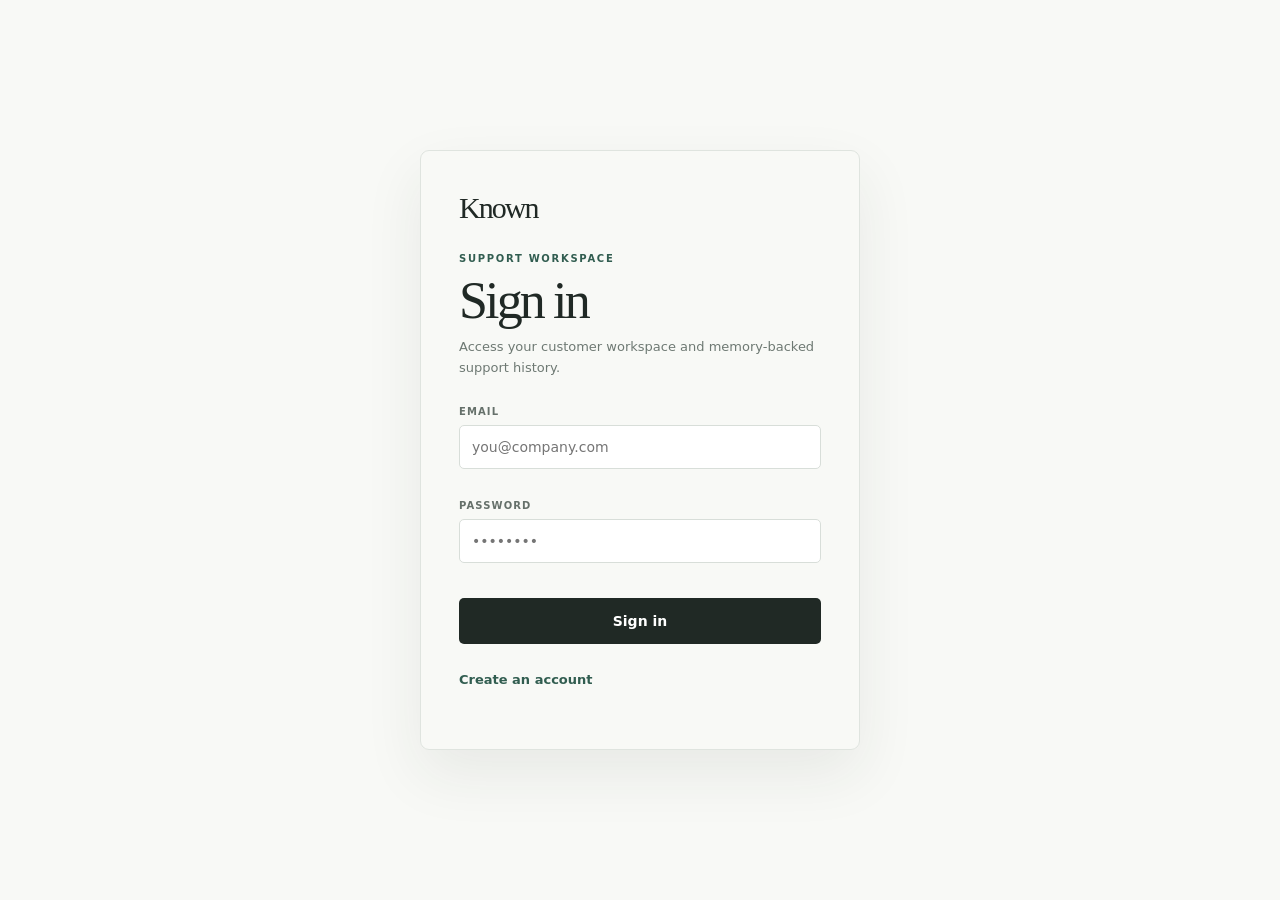
==== frontend/index.html @ e1711d19 "Use single dashboard search wiring" ====
<!doctype html>
<html lang="en">
<head>
  <meta charset="UTF-8" />
  <meta name="viewport" content="width=device-width, initial-scale=1.0" />
  <title>Known — Customer Workspace</title>
  <link rel="stylesheet" href="./styles.css" />
</head>
<body>
  <div id="app" class="workspace-shell">
    <aside id="sidebar" class="sidebar" aria-label="Workspace navigation">
      <div class="sidebar-top"><div class="brand">Known</div><button id="sidebar-close" class="icon-button sidebar-close" type="button" aria-label="Close navigation">←</button></div>
      <nav class="workspace-nav">
        <button class="nav-item active" data-view="overview" type="button"><span>▦</span>Overview</button>
        <button class="nav-item" data-view="customers" type="button"><span>♙</span>Customers</button>
        <button class="nav-item" data-view="inbox" type="button"><span>▢</span>Inbox</button>
        <button class="nav-item" data-view="imported" type="button"><span>↓</span>Imported</button>
        <button class="nav-item" data-view="integration" type="button"><span>↗</span>Integration</button>
        <button class="nav-item" data-view="settings" type="button"><span>⚙</span>Settings</button>
      </nav>
      <div class="sidebar-note">Memory-first support</div>
    </aside>
    <div id="sidebar-backdrop" class="sidebar-backdrop" hidden></div>

    <main class="main">
      <header class="topbar">
        <div class="topbar-left">
          <button id="back-button" class="icon-button" type="button" aria-label="Leave workspace">←</button>
          <button id="hamburger" class="icon-button" type="button" aria-label="Open navigation">☰</button>
          <label class="global-search" aria-label="Search for a customer"><span>⌕</span><input id="global-search" type="search" placeholder="Search for a customer" autocomplete="off" /></label>
          <div id="search-results" class="search-results" hidden></div>
        </div>
        <div class="topbar-right"><span id="connection" class="connection"><i></i>Customer memory ready</span><button id="profile-button" class="top-profile" type="button" aria-label="Open profile"><span id="top-profile-avatar" class="profile-avatar">K</span><span id="top-profile-name">Account</span></button></div>
      </header>

      <section id="view-overview" class="view active-view">
        <div class="page-head overview-head"><div><div id="today-label" class="eyebrow">TODAY</div><h1 id="greeting">Good morning.</h1><p>A quiet view of what Known knows about your customers — and where context is still missing.</p></div></div>
        <div class="stat-grid"><article class="stat-card"><span>Customers with memory</span><strong id="stat-customers">—</strong><small>Imported customer records</small></article><article class="stat-card"><span>Customer history</span><strong id="stat-history">—</strong><small>Available to Known</small></article><article class="stat-card"><span>Open conversations</span><strong id="stat-inbox">—</strong><small>Inbox connection status</small></article><article class="stat-card"><span>Last import</span><strong id="stat-import">—</strong><small id="stat-import-detail">No import recorded</small></article></div>
        <div class="dashboard-grid"><section class="panel activity-card"><div class="panel-head"><span>Recent activity</span><button class="text-button" data-view="customers" type="button">View customers →</button></div><div id="recent-activity" class="activity-body"></div></section><section class="panel coverage-card"><div class="panel-head"><span>Memory coverage</span><span class="panel-mark">◫</span></div><div class="coverage-body"><div class="coverage-row"><span class="coverage-icon">♙</span><div><strong>Customer records</strong><small id="coverage-customers">Waiting for a data source</small></div><b id="coverage-customers-count">—</b></div><div class="coverage-row"><span class="coverage-icon">▢</span><div><strong>Conversation context</strong><small>Connect your support inbox when ready</small></div><b>—</b></div><div class="coverage-row"><span class="coverage-icon">✣</span><div><strong>Useful memories</strong><small>Built from customer history</small></div><b id="coverage-memory">—</b></div></div></section></div>
        <section class="panel setup-card"><div class="panel-head"><span>Keep building your customer memory</span><span class="setup-status">V1 workspace</span></div><div class="setup-body"><div><strong>Your customer history is the starting point.</strong><p>Browse imported customers now. Inbox connections and richer conversation context can be added as the workspace grows.</p></div><button class="secondary-button" data-view="customers" type="button">Browse customers</button></div></section>
      </section>

      <section id="view-customers" class="view" hidden><div class="page-head customers-head"><div><div class="eyebrow">CUSTOMER DIRECTORY</div><h1>Customers</h1><p>Imported customer records, organized around the context Known remembers.</p></div><div class="customer-count"><strong id="customer-count">0</strong><span>customers</span></div></div><div class="customer-layout"><section class="panel directory-card"><div class="directory-toolbar"><label class="search-box"><span>⌕</span><input id="customer-search" type="search" placeholder="Search customers" autocomplete="off" /></label></div><div id="customer-directory" class="directory-list"></div></section><section class="customer-detail panel"><div class="panel-head"><button id="customer-back" class="small-back" type="button">← Customers</button><span>Customer workspace</span></div><div class="customer-detail-body"><div class="customer-summary"><span id="detail-avatar" class="detail-avatar">—</span><div><h2 id="detail-name">Select a customer</h2><p id="detail-meta">Customer information will appear here.</p></div></div><div class="detail-sections"><section><div class="section-label">Customer memory</div><dl><dt>Email</dt><dd id="detail-email">—</dd><dt>Customer ID</dt><dd id="detail-id">—</dd></dl></section><section><div class="section-label">Order history</div><div id="detail-orders" class="orders-list"><div class="empty-state">Select a customer to view history.</div></div></section><section class="memory-section"><div class="section-label">What Known remembers <span id="memory-count" class="memory-count">0</span></div><div id="detail-memory" class="memory-list"><div class="empty-state">Select a customer to view memory.</div></div><small class="source">Sibyl Memory</small></section></div></div></section></div></section>

      <section id="view-inbox" class="view" hidden><div class="page-head"><div><div class="eyebrow">SUPPORT INBOX</div><h1>Inbox</h1><p>New support emails will appear here when the inbox connection is ready.</p></div></div><section class="panel empty-page"><div class="empty-icon">▢</div><h2>Your inbox is ready for context.</h2><p>Known will bring new support emails into the same customer memory workspace.</p><span class="coming-label">Inbox connection coming next</span></section></section>
      <section id="view-imported" class="view" hidden><div class="page-head"><div><div class="eyebrow">IMPORT HISTORY</div><h1>Imported</h1><p>CSV files that have been brought into this Known workspace.</p></div><button id="new-import-button" class="primary-button" type="button">Import CSV</button></div><section class="panel imported-card"><div id="imported-list" class="imported-list"></div></section></section>
      <section id="view-integration" class="view" hidden><div class="page-head"><div><div class="eyebrow">INTEGRATIONS</div><h1>Integration</h1><p>Connect the systems that give Known more customer context.</p></div></div><section class="panel integration-card"><div class="integration-row"><div><strong>Shopify</strong><p>Direct store connection is being prepared for a later release.</p></div><span class="coming-label">Coming soon</span><button id="shopify-coming" class="secondary-button" type="button">View</button></div></section></section>
      <section id="view-settings" class="view" hidden><div class="page-head"><div><div class="eyebrow">WORKSPACE SETTINGS</div><h1>Settings</h1><p>Choose which workspace events should notify you.</p></div></div><section class="panel settings-card"><div class="settings-row"><div><strong>Import finished</strong><p>Notify me when a customer import has completed.</p></div><label class="switch"><input id="notify-import" type="checkbox" checked /><span></span></label></div><div class="settings-row"><div><strong>New conversations</strong><p>Notify me when a new support email or conversation arrives.</p></div><label class="switch"><input id="notify-conversations" type="checkbox" checked /><span></span></label></div></section></section>
    </main>
  </div>

  <div id="modal-root" class="modal-root" hidden><div id="modal-backdrop" class="modal-backdrop"></div><section id="confirm-modal" class="modal-card" hidden role="dialog" aria-modal="true" aria-labelledby="confirm-title"><button class="modal-close" data-close-modal type="button" aria-label="Close">×</button><div class="modal-eyebrow">LEAVE WORKSPACE</div><h2 id="confirm-title">Sign out of Known?</h2><p id="confirm-copy">You can come back any time by signing in again.</p><div class="modal-actions"><button class="secondary-button" data-close-modal type="button">No, stay</button><button id="confirm-logout" class="primary-button" type="button">Yes, sign out</button></div></section><section id="profile-modal" class="modal-card profile-modal" hidden role="dialog" aria-modal="true" aria-labelledby="profile-modal-title"><button class="modal-close" data-close-modal type="button" aria-label="Close">×</button><span id="modal-profile-avatar" class="modal-profile-avatar">K</span><div class="modal-eyebrow">YOUR PROFILE</div><h2 id="profile-modal-title">Hi, there</h2><p id="modal-profile-email">—</p><button id="profile-logout" class="primary-button modal-logout" type="button">Log out</button></section><section id="import-modal" class="modal-card import-modal" hidden role="dialog" aria-modal="true" aria-labelledby="import-title"><button class="modal-close" data-close-modal type="button" aria-label="Close">×</button><div class="modal-eyebrow">CUSTOMER HISTORY</div><h2 id="import-title">Import your customers</h2><p>Choose a CSV and Known will inspect it before importing the records into customer memory.</p><label class="dropzone" for="dashboard-csv-file"><strong>+ Choose CSV file</strong><span>Customer or order export · CSV only</span></label><input id="dashboard-csv-file" class="visually-hidden" type="file" accept=".csv,text/csv"><div id="dashboard-csv-summary" class="import-summary" hidden></div><div class="modal-actions"><button class="secondary-button" data-close-modal type="button">Cancel</button><button id="dashboard-csv-next" class="primary-button" type="button" disabled>Import</button></div><div id="dashboard-csv-status" class="modal-status"></div></section><section id="shopify-modal" class="modal-card" hidden role="dialog" aria-modal="true"><button class="modal-close" data-close-modal type="button" aria-label="Close">×</button><div class="modal-eyebrow">INTEGRATION</div><h2>Shopify is coming soon.</h2><p>Known is staying focused on customer memory first. Shopify will be available in a later release.</p><div class="modal-actions"><button class="primary-button" data-close-modal type="button">Got it</button></div></section><section id="import-confirm-modal" class="modal-card" hidden role="dialog" aria-modal="true"><button class="modal-close" data-close-modal type="button" aria-label="Close">×</button><div class="modal-eyebrow">IMPORTED FILE</div><h2>Import this file to Customers?</h2><p id="import-confirm-copy">The customer records from this import are already available to Known.</p><div class="modal-actions"><button class="secondary-button" data-close-modal type="button">Cancel</button><button id="import-confirm-yes" class="primary-button" type="button">Show customers</button></div></section></div>
  <script type="module" src="./app.js?v=workspace-navigation-2"></script>
</body>
</html>
---- frontend/styles.css ----
*{box-sizing:border-box}html,body{margin:0;min-height:100%;background:#f6f7f9;color:#17191d;font:14px Inter,ui-sans-serif,system-ui,-apple-system,BlinkMacSystemFont,"Segoe UI",sans-serif}body{min-width:320px}button,input{font:inherit}button{cursor:pointer}.workspace-shell{min-height:100vh}.sidebar{position:fixed;inset:0 auto 0 0;width:236px;border-right:1px solid #e4e6ea;background:#fff;padding:20px 12px;display:flex;flex-direction:column;z-index:40;transition:transform .2s ease}.sidebar-top{display:flex;align-items:center;justify-content:space-between;padding:0 4px 28px}.brand{font-size:22px;font-weight:750;letter-spacing:-.04em;color:#111}.sidebar-close{display:none}.workspace-nav{display:flex;flex-direction:column;gap:4px}.nav-item{width:100%;display:flex;align-items:center;gap:11px;text-align:left;background:transparent;color:#6c737c;border:1px solid transparent;border-radius:8px;padding:10px 11px;font-size:12px}.nav-item span{width:18px;text-align:center;color:#9aa0a8}.nav-item:hover,.nav-item.active{background:#f1f3f5;border-color:#e4e6e9;color:#17191d}.nav-item.active span{color:#d49355}.sidebar-note{margin-top:auto;padding:12px;color:#a0a5ad;font-size:10px}.sidebar-backdrop{display:none}.main{margin-left:236px;padding:0 32px 45px;min-height:100vh}.topbar{height:70px;border-bottom:1px solid #e1e4e8;display:flex;align-items:center;justify-content:space-between;gap:18px;max-width:1400px;margin:0 auto 30px}.topbar-left,.topbar-right{display:flex;align-items:center;gap:9px;position:relative}.icon-button{width:34px;height:34px;border:1px solid #dfe3e7;background:#fff;border-radius:8px;color:#66707a;font-size:16px;display:grid;place-items:center}.icon-button:hover{background:#f3f5f6;color:#17191d}.global-search{height:36px;width:min(390px,42vw);border:1px solid #dfe3e7;background:#fff;border-radius:8px;display:flex;align-items:center;gap:8px;padding:0 11px;color:#8c959e}.global-search input{width:100%;border:0;outline:0;background:transparent;color:#343b43;font-size:11px}.global-search input::placeholder{color:#9da4ab}.search-results{position:absolute;top:44px;left:77px;width:min(390px,42vw);background:#fff;border:1px solid #dfe3e7;border-radius:9px;box-shadow:0 14px 35px #17202b16;overflow:hidden;z-index:30}.search-result{width:100%;display:flex;flex-direction:column;gap:3px;text-align:left;background:#fff;border:0;border-bottom:1px solid #edf0f2;padding:11px 13px}.search-result:hover{background:#f6f8f9}.search-result strong{font-size:11px;color:#313a43}.search-result small,.search-empty{font-size:9px;color:#8a949d}.search-empty{padding:14px}.topbar-right{gap:12px}.connection{font-size:10px;color:#5d8a72;border:1px solid #cddfd5;border-radius:99px;padding:6px 9px;background:#f4faf6}.connection i{display:inline-block;width:6px;height:6px;border-radius:50%;background:#6ca384;margin-right:6px}.connection.offline{color:#a05e5e;background:#fff7f7;border-color:#edd2d2}.top-profile{display:flex;align-items:center;gap:8px;border:0;background:transparent;color:#46505a;padding:3px 2px;font-size:11px;font-weight:650}.top-profile:hover{color:#17191d}.profile-avatar,.detail-avatar{display:grid;place-items:center;width:31px;height:31px;border-radius:8px;background:#e7b869;color:#26313a;font-weight:700}.view{max-width:1400px;margin:0 auto}.view[hidden]{display:none}.page-head{display:flex;align-items:flex-end;justify-content:space-between;margin-bottom:26px}.overview-head{align-items:flex-start}.eyebrow{font-size:10px;letter-spacing:.14em;color:#d57f62;font-weight:700}.page-head h1{margin:7px 0 3px;font-size:30px;letter-spacing:-.045em;color:#202a35}.page-head p{margin:0;color:#7b8792;font-size:13px}.stat-grid{display:grid;grid-template-columns:repeat(4,minmax(0,1fr));gap:13px;margin-bottom:18px}.stat-card,.panel{background:#fff;border:1px solid #dfe3e7;border-radius:11px;box-shadow:0 2px 7px #1e2c3810}.stat-card{padding:18px 19px;min-height:126px}.stat-card span{display:block;color:#6f7d8a;font-size:11px;font-weight:650}.stat-card strong{display:block;margin:20px 0 5px;font-size:24px;letter-spacing:-.04em;color:#25313d}.stat-card small{color:#8a96a0;font-size:10px}.dashboard-grid{display:grid;grid-template-columns:minmax(0,1.7fr) minmax(290px,.85fr);gap:15px;margin-bottom:18px}.panel{overflow:hidden}.panel-head{min-height:48px;padding:0 17px;border-bottom:1px solid #e4e7ea;display:flex;align-items:center;justify-content:space-between;font-size:11px;font-weight:700;color:#303d48}.panel-head>span:last-child{color:#8b969f;font-weight:500;font-size:10px}.text-button{border:0;background:none;color:#6a7783;font-size:10px;font-weight:650}.activity-body{min-height:250px;padding:26px}.activity-event{display:flex;gap:13px;align-items:flex-start}.activity-dot,.coverage-icon,.empty-icon{width:31px;height:31px;border-radius:9px;background:#f6eee3;color:#d77f60;display:grid;place-items:center;flex:none}.activity-event strong{display:block;font-size:12px;color:#2a3540;margin-bottom:5px}.activity-event p{margin:0;color:#7c8893;font-size:11px;line-height:1.55}.activity-time{display:block;margin-top:10px;color:#a0a8af;font-size:9px}.coverage-body{padding:8px 17px}.coverage-row{display:flex;align-items:center;gap:11px;padding:15px 0;border-bottom:1px solid #e6e8ea}.coverage-row:last-child{border-bottom:0}.coverage-row div{min-width:0;flex:1}.coverage-row strong,.coverage-row small{display:block}.coverage-row strong{font-size:11px;color:#34414c}.coverage-row small{font-size:9px;color:#89949d;margin-top:3px}.coverage-row>b{font-size:10px;color:#89949d;font-weight:600}.setup-card{margin-bottom:20px}.setup-body{padding:20px 22px;display:flex;align-items:center;justify-content:space-between;gap:20px}.setup-body strong{font-size:12px;color:#303c47}.setup-body p{margin:5px 0 0;color:#7f8a94;font-size:11px;line-height:1.5;max-width:700px}.setup-status,.coming-label{border:1px solid #e0e4e7;border-radius:99px;padding:5px 8px;color:#87929c!important}.primary-button,.secondary-button{border-radius:8px;padding:9px 13px;font-size:11px;font-weight:650;white-space:nowrap}.primary-button{border:0;background:#1f2929;color:#fff}.primary-button:hover{background:#303a3a}.secondary-button{border:1px solid #d8dee3;background:#fff;color:#33414c}.secondary-button:hover{background:#f6f8f9;border-color:#c5cdd4}.customer-count{display:flex;align-items:baseline;gap:6px;color:#89949e}.customer-count strong{font-size:20px;color:#2c3945}.customer-count span{font-size:10px}.customer-layout{display:grid;grid-template-columns:minmax(280px,.85fr) minmax(0,1.55fr);gap:15px}.directory-card{min-height:590px}.directory-toolbar{padding:12px;border-bottom:1px solid #e4e7ea}.search-box{height:36px;border:1px solid #dce1e5;background:#fbfcfc;border-radius:7px;display:flex;align-items:center;padding:0 10px;gap:7px;color:#8b969f}.search-box input{border:0;outline:0;background:transparent;min-width:0;flex:1;color:#34414d;font-size:11px}.directory-list{max-height:520px;overflow:auto}.directory-row{width:100%;display:flex;align-items:center;gap:10px;text-align:left;background:#fff;border:0;border-bottom:1px solid #edf0f2;padding:12px 14px}.directory-row:hover,.directory-row.active{background:#f6f8f8}.directory-row.active{box-shadow:inset 3px 0 #e2aa62}.directory-avatar{width:31px;height:31px;border-radius:8px;background:#eef1f2;display:grid;place-items:center;color:#66737d;font-weight:700;font-size:11px;flex:none}.directory-info{min-width:0}.directory-info strong,.directory-info small{display:block;overflow:hidden;text-overflow:ellipsis;white-space:nowrap}.directory-info strong{font-size:11px;color:#35424d}.directory-info small{font-size:9px;color:#89949d;margin-top:3px}.customer-detail{min-height:590px}.customer-detail-body{padding:21px}.small-back{border:0;background:transparent;color:#6f7b84;padding:0;font-size:10px;font-weight:650}.small-back:hover{color:#202a35}.customer-summary{display:flex;align-items:center;gap:12px;padding-bottom:20px;border-bottom:1px solid #e4e7ea}.detail-avatar{width:42px;height:42px;border-radius:10px}.customer-summary h2{margin:0;font-size:17px;letter-spacing:-.02em}.customer-summary p{margin:4px 0 0;color:#84909a;font-size:10px}.detail-sections{display:grid;grid-template-columns:1fr 1fr;gap:18px;padding-top:20px}.memory-section{grid-column:1/-1}.section-label{font-size:9px;text-transform:uppercase;letter-spacing:.11em;font-weight:700;color:#7d8993;margin-bottom:12px}.section-label .memory-count{float:right}.detail-sections dl{margin:0}.detail-sections dt{color:#98a1a9;font-size:8px;text-transform:uppercase;letter-spacing:.08em;margin-top:11px}.detail-sections dd{margin:3px 0 0;font-size:11px;color:#3f4b56}.orders-list,.memory-list{max-height:190px;overflow:auto}.order{display:grid;grid-template-columns:1fr auto;gap:4px;padding:9px 0;border-bottom:1px solid #edf0f2}.order b{font-size:10px;color:#43505a}.order small{grid-column:1/-1;color:#89949d;font-size:9px}.status{font-size:8px;padding:3px 6px;border-radius:99px}.delayed{color:#9b6b27;background:#fbf0df}.delivered{color:#4e8768;background:#e9f4ed}.memory-item{padding:9px 0;border-bottom:1px solid #edf0f2}.memory-item label{display:block;font-size:8px;color:#75949f;letter-spacing:.1em}.memory-item p{margin:4px 0 0;color:#6e7b86;font-size:10px;line-height:1.5}.source{display:block;color:#9aa0a8;font-size:9px;margin-top:14px}.empty-state{padding:40px 15px;text-align:center;color:#98a2aa;font-size:10px}.empty-page{min-height:380px;display:flex;flex-direction:column;align-items:center;justify-content:center;text-align:center;padding:30px}.empty-page h2{margin:12px 0 0;font-size:16px}.empty-page p{max-width:420px;color:#86919a;font-size:11px;line-height:1.6;margin:7px 0 14px}.imported-card{min-height:300px}.imported-list{padding:0}.imported-row{width:100%;display:grid;grid-template-columns:38px 1fr auto;gap:12px;align-items:center;text-align:left;border:0;border-bottom:1px solid #edf0f2;background:#fff;padding:16px 18px}.imported-row:hover{background:#f8f9fa}.imported-row strong,.imported-row small{display:block}.imported-row strong{font-size:11px;color:#35414b}.imported-row small{font-size:9px;color:#89949d;margin-top:4px}.import-file-icon{width:34px;height:34px;border-radius:8px;background:#f3eee7;color:#a9753f;display:grid;place-items:center;font-size:8px;font-weight:750}.import-arrow{color:#9ca4ab}.integration-card{max-width:900px}.integration-row{display:grid;grid-template-columns:1fr auto auto;gap:16px;align-items:center;padding:22px}.integration-row strong{font-size:13px}.integration-row p{margin:5px 0 0;color:#89939c;font-size:10px}.settings-card{max-width:850px}.settings-row{display:flex;align-items:center;justify-content:space-between;gap:20px;padding:20px;border-bottom:1px solid #e6e9eb}.settings-row:last-child{border-bottom:0}.settings-row strong{font-size:12px}.settings-row p{margin:5px 0 0;color:#86919a;font-size:10px}.switch input{display:none}.switch span{display:block;width:38px;height:22px;border-radius:99px;background:#cfd5da;padding:3px}.switch span:after{content:"";display:block;width:16px;height:16px;border-radius:50%;background:#fff;box-shadow:0 1px 2px #0002;transition:.15s}.switch input:checked+span{background:#547a6a}.switch input:checked+span:after{transform:translateX(16px)}.modal-root{position:fixed;inset:0;z-index:100}.modal-backdrop{position:absolute;inset:0;background:#15202b55;backdrop-filter:blur(2px)}.modal-card{position:absolute;top:50%;left:50%;transform:translate(-50%,-50%);width:min(92vw,430px);background:#fff;border:1px solid #dfe3e7;border-radius:13px;padding:25px;box-shadow:0 25px 70px #18232d2a}.modal-card[hidden]{display:none}.modal-close{position:absolute;right:13px;top:12px;border:0;background:transparent;color:#87919a;font-size:22px;line-height:1;padding:3px}.modal-close:hover{color:#202a35}.modal-eyebrow{font-size:9px;letter-spacing:.13em;color:#d27e61;font-weight:750;margin-bottom:8px}.modal-card h2{margin:0;font-size:20px;letter-spacing:-.03em;color:#27323b}.modal-card p{color:#7d8892;font-size:11px;line-height:1.6;margin:8px 0 18px}.modal-actions{display:flex;justify-content:flex-end;gap:8px;margin-top:18px}.profile-modal{text-align:left}.modal-profile-avatar{width:46px;height:46px;border-radius:11px;background:#e7b869;color:#26313a;display:grid;place-items:center;font-weight:750;font-size:16px;margin-bottom:18px}.profile-modal #modal-profile-email{margin-top:4px}.modal-logout{width:100%;margin-top:5px}.dropzone{display:flex;flex-direction:column;gap:5px;border:1px dashed #cfd6dc;background:#fafbfb;border-radius:9px;padding:20px;text-align:center;color:#55616b}.dropzone strong{font-size:11px}.dropzone span{font-size:9px;color:#929ca4}.import-summary{margin-top:10px;border:1px solid #e1e6e9;background:#f8fafb;border-radius:8px;padding:10px;color:#64707a;font-size:10px;line-height:1.5}.modal-status{min-height:16px;margin-top:10px;color:#7e8992;font-size:10px}.visually-hidden{position:absolute!important;width:1px!important;height:1px!important;padding:0!important;margin:-1px!important;overflow:hidden!important;clip:rect(0,0,0,0)!important;white-space:nowrap!important;border:0!important}.coming-label{background:#f8f8f8}.auth-page{min-height:100vh;display:grid;place-items:center;padding:24px;background:#f6f7f9}.auth-card{width:min(100%,420px);padding:36px;background:#fff;border:1px solid #e3e5e8;border-radius:12px;box-shadow:0 8px 30px #10203010}.auth-card .brand{padding:0;margin:0 0 28px;font-size:24px}.auth-card .eyebrow{margin-bottom:8px}.auth-card h1{margin:0 0 6px;font-size:26px}.auth-copy{margin:0 0 18px;color:#858b94;font-size:12px;line-height:1.5}.auth-card form{display:flex;flex-direction:column;gap:14px;padding:0;border:0;background:transparent}.auth-card label{display:flex;flex-direction:column;gap:6px;font-size:11px;font-weight:650;color:#4e555e}.auth-card input{width:100%;background:#fff;border:1px solid #d9dde2;border-radius:7px;color:#17191d;padding:11px 12px;outline:none}.auth-card button{height:40px;background:#17191d;color:#fff;border:0;border-radius:7px;font-weight:650}.landing-page{background:#f6f7f9}.landing-nav{height:68px;border-bottom:1px solid #e4e6ea;background:#fff}.landing-nav-inner{height:100%;max-width:1240px;margin:0 auto;padding:0 32px;display:grid;grid-template-columns:1fr auto 1fr;align-items:center}.landing-nav .brand{padding:0;font-size:22px}.landing-links{display:flex;align-items:center;gap:28px}.landing-links a,.landing-actions a{color:#555c66;font-size:12px;text-decoration:none}.landing-actions{display:flex;align-items:center;justify-content:flex-end;gap:18px}.landing-actions .landing-cta{background:#17191d;color:#fff;border-radius:7px;padding:9px 14px;font-weight:650}@media(max-width:1050px){.stat-grid{grid-template-columns:repeat(2,1fr)}.dashboard-grid{grid-template-columns:1fr}.customer-layout{grid-template-columns:1fr}}@media(max-width:850px){.sidebar{transform:translateX(-100%);box-shadow:12px 0 35px #15202b22}.sidebar.open{transform:translateX(0)}.sidebar-close{display:grid}.sidebar-backdrop{display:block;position:fixed;inset:0;background:#15202b40;z-index:35}.main{margin-left:0;padding:0 18px 35px}.topbar{height:auto;min-height:66px;align-items:center}.connection{display:none}.global-search{width:min(46vw,320px)}.search-results{left:78px;width:min(46vw,320px)}.top-profile>span:last-child{display:none}}@media(max-width:700px){.topbar-left{flex:1}.global-search{width:100%;max-width:none}.topbar-right{gap:4px}.stat-grid{grid-template-columns:1fr}.page-head{align-items:flex-start;gap:14px;flex-direction:column}.setup-body{align-items:flex-start;flex-direction:column}.detail-sections{grid-template-columns:1fr}.memory-section{grid-column:auto}.integration-row{grid-template-columns:1fr auto}.integration-row .secondary-button{grid-column:1/-1}.top-profile{padding:0}.top-profile>span:last-child{display:none}.search-results{left:45px;width:calc(100vw - 80px)}}
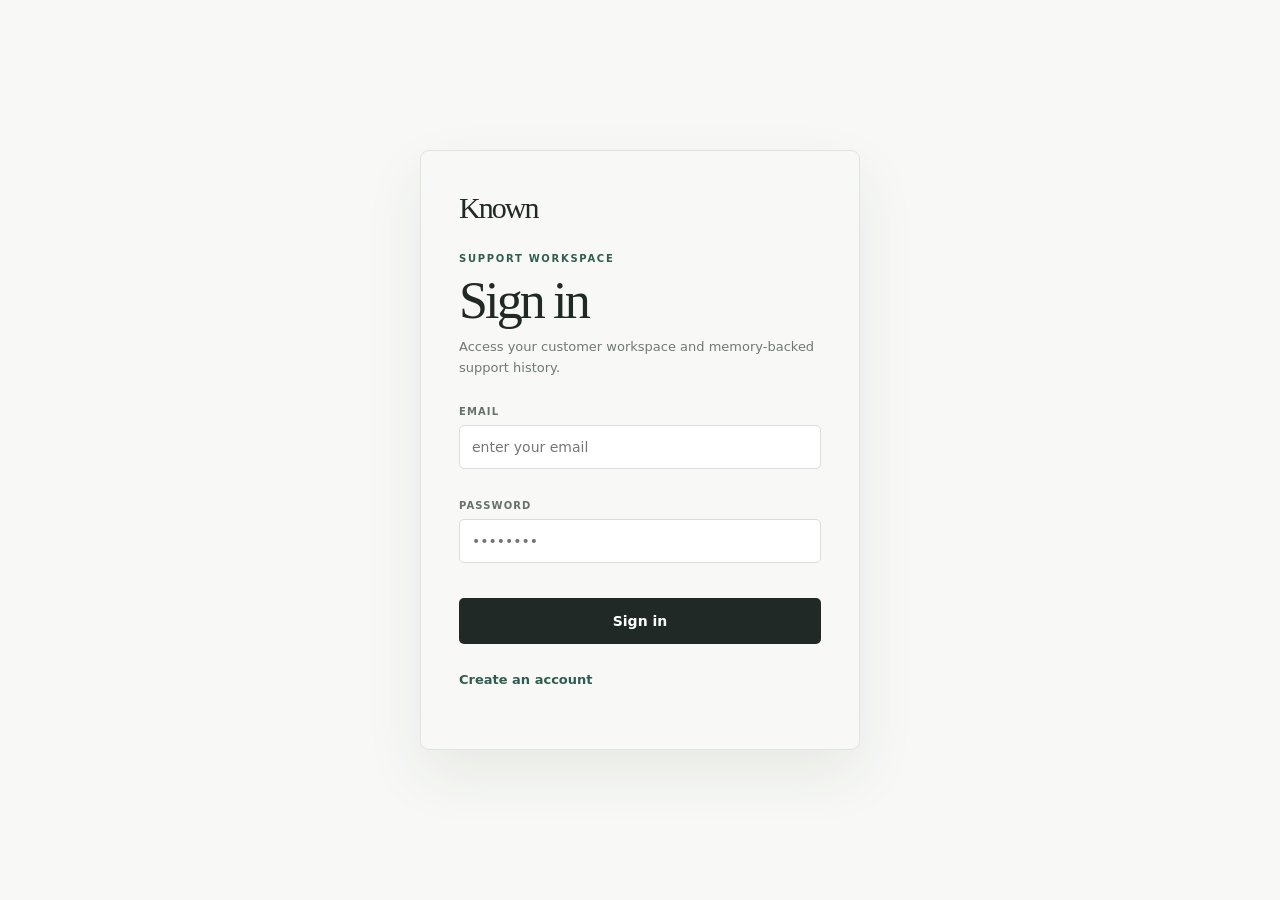
==== commit 33eb9fed: "feat: expose CSV and Gmail setup in workspace" ====
--- a/frontend/index.html
+++ b/frontend/index.html
@@ -1,55 +1,6 @@
-<!doctype html>
-<html lang="en">
-<head>
-  <meta charset="UTF-8" />
-  <meta name="viewport" content="width=device-width, initial-scale=1.0" />
-  <title>Known — Customer Workspace</title>
-  <link rel="stylesheet" href="./styles.css" />
-</head>
-<body>
-  <div id="app" class="workspace-shell">
-    <aside id="sidebar" class="sidebar" aria-label="Workspace navigation">
-      <div class="sidebar-top"><div class="brand">Known</div><button id="sidebar-close" class="icon-button sidebar-close" type="button" aria-label="Close navigation">←</button></div>
-      <nav class="workspace-nav">
-        <button class="nav-item active" data-view="overview" type="button"><span>▦</span>Overview</button>
-        <button class="nav-item" data-view="customers" type="button"><span>♙</span>Customers</button>
-        <button class="nav-item" data-view="inbox" type="button"><span>▢</span>Inbox</button>
-        <button class="nav-item" data-view="imported" type="button"><span>↓</span>Imported</button>
-        <button class="nav-item" data-view="integration" type="button"><span>↗</span>Integration</button>
-        <button class="nav-item" data-view="settings" type="button"><span>⚙</span>Settings</button>
-      </nav>
-      <div class="sidebar-note">Memory-first support</div>
-    </aside>
-    <div id="sidebar-backdrop" class="sidebar-backdrop" hidden></div>
-
-    <main class="main">
-      <header class="topbar">
-        <div class="topbar-left">
-          <button id="back-button" class="icon-button" type="button" aria-label="Leave workspace">←</button>
-          <button id="hamburger" class="icon-button" type="button" aria-label="Open navigation">☰</button>
-          <label class="global-search" aria-label="Search for a customer"><span>⌕</span><input id="global-search" type="search" placeholder="Search for a customer" autocomplete="off" /></label>
-          <div id="search-results" class="search-results" hidden></div>
-        </div>
-        <div class="topbar-right"><span id="connection" class="connection"><i></i>Customer memory ready</span><button id="profile-button" class="top-profile" type="button" aria-label="Open profile"><span id="top-profile-avatar" class="profile-avatar">K</span><span id="top-profile-name">Account</span></button></div>
-      </header>
-
-      <section id="view-overview" class="view active-view">
-        <div class="page-head overview-head"><div><div id="today-label" class="eyebrow">TODAY</div><h1 id="greeting">Good morning.</h1><p>A quiet view of what Known knows about your customers — and where context is still missing.</p></div></div>
-        <div class="stat-grid"><article class="stat-card"><span>Customers with memory</span><strong id="stat-customers">—</strong><small>Imported customer records</small></article><article class="stat-card"><span>Customer history</span><strong id="stat-history">—</strong><small>Available to Known</small></article><article class="stat-card"><span>Open conversations</span><strong id="stat-inbox">—</strong><small>Inbox connection status</small></article><article class="stat-card"><span>Last import</span><strong id="stat-import">—</strong><small id="stat-import-detail">No import recorded</small></article></div>
-        <div class="dashboard-grid"><section class="panel activity-card"><div class="panel-head"><span>Recent activity</span><button class="text-button" data-view="customers" type="button">View customers →</button></div><div id="recent-activity" class="activity-body"></div></section><section class="panel coverage-card"><div class="panel-head"><span>Memory coverage</span><span class="panel-mark">◫</span></div><div class="coverage-body"><div class="coverage-row"><span class="coverage-icon">♙</span><div><strong>Customer records</strong><small id="coverage-customers">Waiting for a data source</small></div><b id="coverage-customers-count">—</b></div><div class="coverage-row"><span class="coverage-icon">▢</span><div><strong>Conversation context</strong><small>Connect your support inbox when ready</small></div><b>—</b></div><div class="coverage-row"><span class="coverage-icon">✣</span><div><strong>Useful memories</strong><small>Built from customer history</small></div><b id="coverage-memory">—</b></div></div></section></div>
-        <section class="panel setup-card"><div class="panel-head"><span>Keep building your customer memory</span><span class="setup-status">V1 workspace</span></div><div class="setup-body"><div><strong>Your customer history is the starting point.</strong><p>Browse imported customers now. Inbox connections and richer conversation context can be added as the workspace grows.</p></div><button class="secondary-button" data-view="customers" type="button">Browse customers</button></div></section>
-      </section>
-
-      <section id="view-customers" class="view" hidden><div class="page-head customers-head"><div><div class="eyebrow">CUSTOMER DIRECTORY</div><h1>Customers</h1><p>Imported customer records, organized around the context Known remembers.</p></div><div class="customer-count"><strong id="customer-count">0</strong><span>customers</span></div></div><div class="customer-layout"><section class="panel directory-card"><div class="directory-toolbar"><label class="search-box"><span>⌕</span><input id="customer-search" type="search" placeholder="Search customers" autocomplete="off" /></label></div><div id="customer-directory" class="directory-list"></div></section><section class="customer-detail panel"><div class="panel-head"><button id="customer-back" class="small-back" type="button">← Customers</button><span>Customer workspace</span></div><div class="customer-detail-body"><div class="customer-summary"><span id="detail-avatar" class="detail-avatar">—</span><div><h2 id="detail-name">Select a customer</h2><p id="detail-meta">Customer information will appear here.</p></div></div><div class="detail-sections"><section><div class="section-label">Customer memory</div><dl><dt>Email</dt><dd id="detail-email">—</dd><dt>Customer ID</dt><dd id="detail-id">—</dd></dl></section><section><div class="section-label">Order history</div><div id="detail-orders" class="orders-list"><div class="empty-state">Select a customer to view history.</div></div></section><section class="memory-section"><div class="section-label">What Known remembers <span id="memory-count" class="memory-count">0</span></div><div id="detail-memory" class="memory-list"><div class="empty-state">Select a customer to view memory.</div></div><small class="source">Sibyl Memory</small></section></div></div></section></div></section>
-
-      <section id="view-inbox" class="view" hidden><div class="page-head"><div><div class="eyebrow">SUPPORT INBOX</div><h1>Inbox</h1><p>New support emails will appear here when the inbox connection is ready.</p></div></div><section class="panel empty-page"><div class="empty-icon">▢</div><h2>Your inbox is ready for context.</h2><p>Known will bring new support emails into the same customer memory workspace.</p><span class="coming-label">Inbox connection coming next</span></section></section>
-      <section id="view-imported" class="view" hidden><div class="page-head"><div><div class="eyebrow">IMPORT HISTORY</div><h1>Imported</h1><p>CSV files that have been brought into this Known workspace.</p></div><button id="new-import-button" class="primary-button" type="button">Import CSV</button></div><section class="panel imported-card"><div id="imported-list" class="imported-list"></div></section></section>
-      <section id="view-integration" class="view" hidden><div class="page-head"><div><div class="eyebrow">INTEGRATIONS</div><h1>Integration</h1><p>Connect the systems that give Known more customer context.</p></div></div><section class="panel integration-card"><div class="integration-row"><div><strong>Shopify</strong><p>Direct store connection is being prepared for a later release.</p></div><span class="coming-label">Coming soon</span><button id="shopify-coming" class="secondary-button" type="button">View</button></div></section></section>
-      <section id="view-settings" class="view" hidden><div class="page-head"><div><div class="eyebrow">WORKSPACE SETTINGS</div><h1>Settings</h1><p>Choose which workspace events should notify you.</p></div></div><section class="panel settings-card"><div class="settings-row"><div><strong>Import finished</strong><p>Notify me when a customer import has completed.</p></div><label class="switch"><input id="notify-import" type="checkbox" checked /><span></span></label></div><div class="settings-row"><div><strong>New conversations</strong><p>Notify me when a new support email or conversation arrives.</p></div><label class="switch"><input id="notify-conversations" type="checkbox" checked /><span></span></label></div></section></section>
-    </main>
-  </div>
-
-  <div id="modal-root" class="modal-root" hidden><div id="modal-backdrop" class="modal-backdrop"></div><section id="confirm-modal" class="modal-card" hidden role="dialog" aria-modal="true" aria-labelledby="confirm-title"><button class="modal-close" data-close-modal type="button" aria-label="Close">×</button><div class="modal-eyebrow">LEAVE WORKSPACE</div><h2 id="confirm-title">Sign out of Known?</h2><p id="confirm-copy">You can come back any time by signing in again.</p><div class="modal-actions"><button class="secondary-button" data-close-modal type="button">No, stay</button><button id="confirm-logout" class="primary-button" type="button">Yes, sign out</button></div></section><section id="profile-modal" class="modal-card profile-modal" hidden role="dialog" aria-modal="true" aria-labelledby="profile-modal-title"><button class="modal-close" data-close-modal type="button" aria-label="Close">×</button><span id="modal-profile-avatar" class="modal-profile-avatar">K</span><div class="modal-eyebrow">YOUR PROFILE</div><h2 id="profile-modal-title">Hi, there</h2><p id="modal-profile-email">—</p><button id="profile-logout" class="primary-button modal-logout" type="button">Log out</button></section><section id="import-modal" class="modal-card import-modal" hidden role="dialog" aria-modal="true" aria-labelledby="import-title"><button class="modal-close" data-close-modal type="button" aria-label="Close">×</button><div class="modal-eyebrow">CUSTOMER HISTORY</div><h2 id="import-title">Import your customers</h2><p>Choose a CSV and Known will inspect it before importing the records into customer memory.</p><label class="dropzone" for="dashboard-csv-file"><strong>+ Choose CSV file</strong><span>Customer or order export · CSV only</span></label><input id="dashboard-csv-file" class="visually-hidden" type="file" accept=".csv,text/csv"><div id="dashboard-csv-summary" class="import-summary" hidden></div><div class="modal-actions"><button class="secondary-button" data-close-modal type="button">Cancel</button><button id="dashboard-csv-next" class="primary-button" type="button" disabled>Import</button></div><div id="dashboard-csv-status" class="modal-status"></div></section><section id="shopify-modal" class="modal-card" hidden role="dialog" aria-modal="true"><button class="modal-close" data-close-modal type="button" aria-label="Close">×</button><div class="modal-eyebrow">INTEGRATION</div><h2>Shopify is coming soon.</h2><p>Known is staying focused on customer memory first. Shopify will be available in a later release.</p><div class="modal-actions"><button class="primary-button" data-close-modal type="button">Got it</button></div></section><section id="import-confirm-modal" class="modal-card" hidden role="dialog" aria-modal="true"><button class="modal-close" data-close-modal type="button" aria-label="Close">×</button><div class="modal-eyebrow">IMPORTED FILE</div><h2>Import this file to Customers?</h2><p id="import-confirm-copy">The customer records from this import are already available to Known.</p><div class="modal-actions"><button class="secondary-button" data-close-modal type="button">Cancel</button><button id="import-confirm-yes" class="primary-button" type="button">Show customers</button></div></section></div>
-  <script type="module" src="./app.js?v=workspace-navigation-2"></script>
-</body>
-</html>+<!doctype html><html lang="en"><head><meta charset="UTF-8"/><meta name="viewport" content="width=device-width, initial-scale=1.0"/><title>Known — Customer Workspace</title><link rel="stylesheet" href="./styles.css"/></head><body><div id="app" class="app-shell"><aside class="sidebar"><div class="brand">Known</div><nav class="primary-nav"><button class="nav-item active" data-view="overview" type="button">▦ Overview</button><button class="nav-item" data-view="customers" type="button">♙ Customers</button><button class="nav-item" data-view="inbox" type="button">▢ Inbox</button><button class="nav-item" data-view="settings" type="button">⚙ Settings</button></nav><div class="sidebar-divider"></div><div class="sidebar-foot"><button id="profile-button" class="profile" type="button" aria-expanded="false"><span id="profile-avatar" class="profile-avatar">K</span><span class="profile-copy"><strong id="profile-name">Account</strong><small id="profile-email">—</small></span><span>⌄</span></button><div id="profile-menu" class="profile-menu" hidden><button id="logout-button" type="button">Sign out</button></div></div></aside><main class="main"><header class="topbar"><div class="breadcrumbs"><span>Workspace</span><b>/</b><strong id="view-title">Overview</strong></div><div class="topbar-actions"><span id="connection" class="connection"><i></i>Connected</span></div></header>
+<section id="view-overview" class="view active-view"><div class="page-head overview-head"><div><div id="today-label" class="eyebrow">TODAY</div><h1 id="greeting">Good morning.</h1><p>A quiet view of what Known knows about your customers.</p></div></div><div class="stat-grid"><article class="stat-card"><span>Customers with memory</span><strong id="stat-customers">—</strong><small>Imported customer records</small></article><article class="stat-card"><span>Customer history</span><strong id="stat-history">—</strong><small>Available to Known</small></article><article class="stat-card"><span>Inbox</span><strong id="stat-inbox">—</strong><small id="stat-inbox-detail">Support source status</small></article><article class="stat-card"><span>Last import</span><strong id="stat-import">—</strong><small id="stat-import-detail">No import recorded</small></article></div><div class="dashboard-grid"><section class="panel activity-card"><div class="panel-head"><span>Recent activity</span><button class="text-button" data-view="customers" type="button">View customers →</button></div><div id="recent-activity" class="activity-body"></div></section><section class="panel coverage-card"><div class="panel-head"><span>Memory coverage</span><span>◫</span></div><div class="coverage-body"><div class="coverage-row"><span>♙</span><div><strong>Customer records</strong><small id="coverage-customers">Waiting for a data source</small></div><b id="coverage-customers-count">—</b></div><div class="coverage-row"><span>▢</span><div><strong>Conversation context</strong><small id="coverage-inbox">Connect your support inbox</small></div><b id="coverage-conversations">—</b></div><div class="coverage-row"><span>✣</span><div><strong>Useful memories</strong><small>Built from customer history and support</small></div><b id="coverage-memory">Ready</b></div></div></section></div><section class="panel setup-card"><div class="panel-head"><span>Customer memory setup</span><span class="setup-status">Connected workflow</span></div><div class="setup-body"><div><strong>Import history and connect your support inbox.</strong><p>CSV creates the customer foundation. Gmail brings conversations into the same memory workspace.</p></div><button class="secondary-button" data-view="settings" type="button">Open setup</button></div></section></section>
+<section id="view-customers" class="view" hidden><div class="page-head customers-head"><div><div class="eyebrow">CUSTOMER DIRECTORY</div><h1>Customers</h1><p>Customer records imported into Known.</p></div><div class="customer-count"><strong id="customer-count">0</strong><span>customers</span></div></div><div class="customer-layout"><section class="panel directory-card"><div class="directory-toolbar"><label class="search-box"><span>⌕</span><input id="customer-search" type="search" placeholder="Search customers" autocomplete="off"/></label></div><div id="customer-directory" class="directory-list"></div></section><section class="customer-detail panel"><div class="panel-head"><span>Customer workspace</span><span id="session">No session</span></div><div class="customer-detail-body"><div class="customer-summary"><span id="detail-avatar" class="detail-avatar">—</span><div><h2 id="detail-name">Select a customer</h2><p id="detail-meta">Customer information will appear here.</p></div></div><div class="detail-sections"><section><div class="section-label">Customer</div><dl><dt>Email</dt><dd id="detail-email">—</dd><dt>Customer ID</dt><dd id="detail-id">—</dd></dl></section><section><div class="section-label">Orders</div><div id="detail-orders" class="orders-list"><div class="empty-state">Select a customer to view history.</div></div></section><section><div class="section-label">Relevant memory <span id="memory-count" class="memory-count">0</span></div><div id="detail-memory" class="memory-list"><div class="empty-state">Select a customer to view memory.</div></div></section></div></div></section></div></section>
+<section id="view-inbox" class="view" hidden><div class="page-head"><div><div class="eyebrow">SUPPORT INBOX</div><h1>Inbox</h1><p>Gmail messages are resolved to Known customers and processed with their context.</p></div><button id="sync-inbox" class="secondary-button" type="button">Sync Gmail</button></div><section class="panel inbox-panel"><div id="inbox-status" class="empty-state">Loading inbox…</div><div id="inbox-list" class="directory-list"></div></section></section>
+<section id="view-settings" class="view" hidden><div class="page-head"><div><div class="eyebrow">WORKSPACE SETUP</div><h1>Settings</h1><p>Connect data sources and choose workspace notifications.</p></div></div><section class="panel settings-card"><div class="settings-row"><div><strong>Customer history CSV</strong><p>Import the customer/order CSV into your workspace.</p><input id="csv-file" type="file" accept=".csv,text/csv"/></div><button id="import-csv" class="secondary-button" type="button">Import</button></div><div class="settings-row"><div><strong>Gmail support inbox</strong><p id="gmail-status">Checking connection…</p></div><button id="connect-gmail" class="secondary-button" type="button">Connect Gmail</button></div><div class="settings-row"><div><strong>Import finished</strong><p>Notify me when a customer import has completed.</p></div><label class="switch"><input id="notify-import" type="checkbox" checked/><span></span></label></div><div class="settings-row"><div><strong>New conversations</strong><p>Notify me when a new support email arrives.</p></div><label class="switch"><input id="notify-conversations" type="checkbox" checked/><span></span></label></div><div id="setup-result" class="empty-state" hidden></div></section></section>
+<section id="view-conversation" class="view" hidden><div class="page-head"><div><div class="eyebrow">CUSTOMER WORKSPACE</div><h1 id="conversation-title">Customer</h1><p id="conversation-meta">Select a customer to begin.</p></div><button id="new-session" class="secondary-button" type="button">New conversation</button></div><div class="conversation-layout"><section class="panel conversation-card"><div class="panel-head"><span>Conversation</span><span id="conversation-session">No session</span></div><div id="messages" class="messages"><div class="empty-state">No conversation loaded.</div></div><form id="composer"><input id="message" autocomplete="off" placeholder="Reply to customer…" disabled/><button disabled>Send</button></form></section></div></section></main></div><script type="module" src="./app.js"></script><script type="module" src="./integrations.js"></script></body></html>
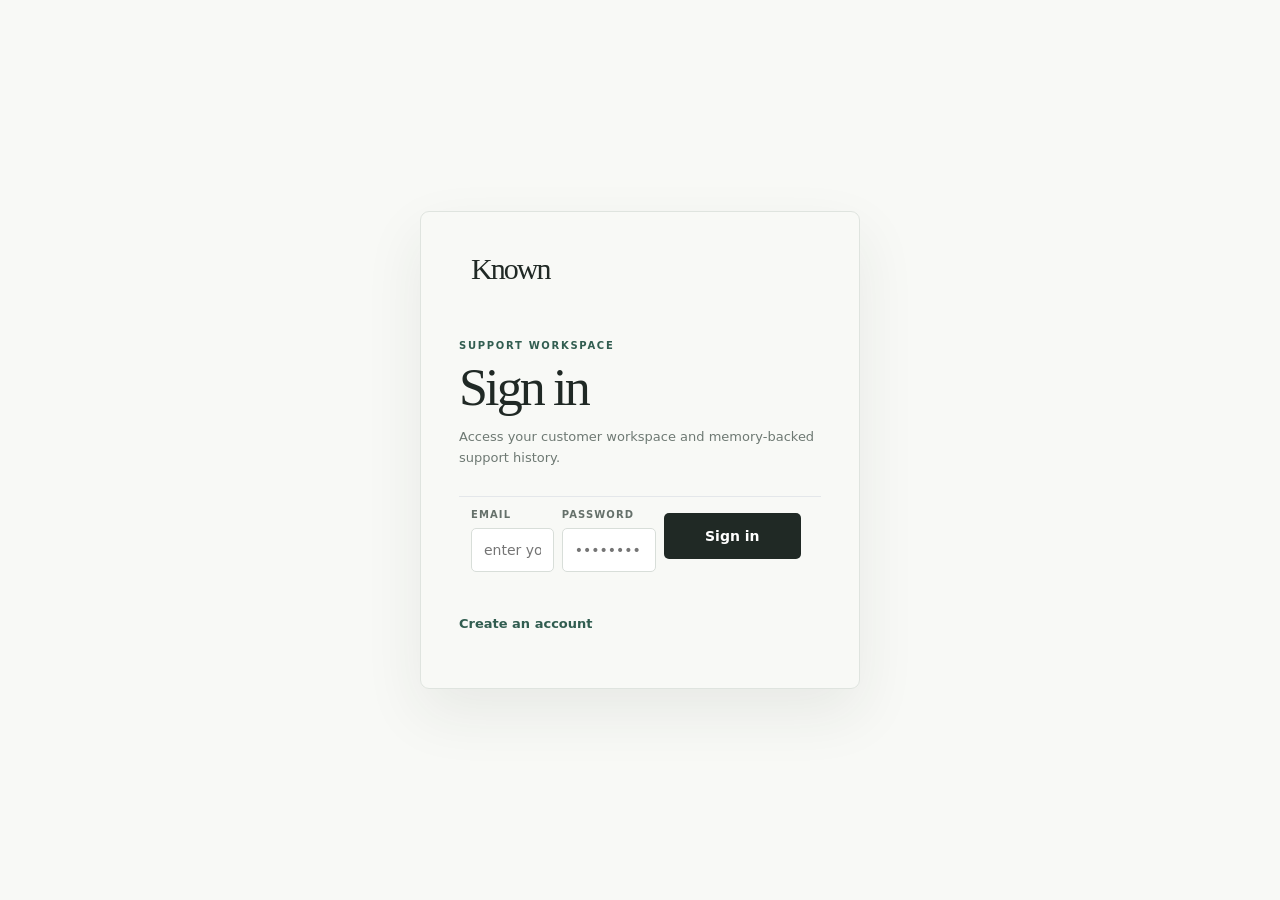
==== commit 98f6c31e: "Load durable settings integration" ====
--- a/frontend/index.html
+++ b/frontend/index.html
@@ -3,4 +3,4 @@
 <section id="view-customers" class="view" hidden><div class="page-head customers-head"><div><div class="eyebrow">CUSTOMER DIRECTORY</div><h1>Customers</h1><p>Customer records imported into Known.</p></div><div class="customer-count"><strong id="customer-count">0</strong><span>customers</span></div></div><div class="customer-layout"><section class="panel directory-card"><div class="directory-toolbar"><label class="search-box"><span>⌕</span><input id="customer-search" type="search" placeholder="Search customers" autocomplete="off"/></label></div><div id="customer-directory" class="directory-list"></div></section><section class="customer-detail panel"><div class="panel-head"><span>Customer workspace</span><span id="session">No session</span></div><div class="customer-detail-body"><div class="customer-summary"><span id="detail-avatar" class="detail-avatar">—</span><div><h2 id="detail-name">Select a customer</h2><p id="detail-meta">Customer information will appear here.</p></div></div><div class="detail-sections"><section><div class="section-label">Customer</div><dl><dt>Email</dt><dd id="detail-email">—</dd><dt>Customer ID</dt><dd id="detail-id">—</dd></dl></section><section><div class="section-label">Orders</div><div id="detail-orders" class="orders-list"><div class="empty-state">Select a customer to view history.</div></div></section><section><div class="section-label">Relevant memory <span id="memory-count" class="memory-count">0</span></div><div id="detail-memory" class="memory-list"><div class="empty-state">Select a customer to view memory.</div></div></section></div></div></section></div></section>
 <section id="view-inbox" class="view" hidden><div class="page-head"><div><div class="eyebrow">SUPPORT INBOX</div><h1>Inbox</h1><p>Gmail messages are resolved to Known customers and processed with their context.</p></div><button id="sync-inbox" class="secondary-button" type="button">Sync Gmail</button></div><section class="panel inbox-panel"><div id="inbox-status" class="empty-state">Loading inbox…</div><div id="inbox-list" class="directory-list"></div></section></section>
 <section id="view-settings" class="view" hidden><div class="page-head"><div><div class="eyebrow">WORKSPACE SETUP</div><h1>Settings</h1><p>Connect data sources and choose workspace notifications.</p></div></div><section class="panel settings-card"><div class="settings-row"><div><strong>Customer history CSV</strong><p>Import the customer/order CSV into your workspace.</p><input id="csv-file" type="file" accept=".csv,text/csv"/></div><button id="import-csv" class="secondary-button" type="button">Import</button></div><div class="settings-row"><div><strong>Gmail support inbox</strong><p id="gmail-status">Checking connection…</p></div><button id="connect-gmail" class="secondary-button" type="button">Connect Gmail</button></div><div class="settings-row"><div><strong>Import finished</strong><p>Notify me when a customer import has completed.</p></div><label class="switch"><input id="notify-import" type="checkbox" checked/><span></span></label></div><div class="settings-row"><div><strong>New conversations</strong><p>Notify me when a new support email arrives.</p></div><label class="switch"><input id="notify-conversations" type="checkbox" checked/><span></span></label></div><div id="setup-result" class="empty-state" hidden></div></section></section>
-<section id="view-conversation" class="view" hidden><div class="page-head"><div><div class="eyebrow">CUSTOMER WORKSPACE</div><h1 id="conversation-title">Customer</h1><p id="conversation-meta">Select a customer to begin.</p></div><button id="new-session" class="secondary-button" type="button">New conversation</button></div><div class="conversation-layout"><section class="panel conversation-card"><div class="panel-head"><span>Conversation</span><span id="conversation-session">No session</span></div><div id="messages" class="messages"><div class="empty-state">No conversation loaded.</div></div><form id="composer"><input id="message" autocomplete="off" placeholder="Reply to customer…" disabled/><button disabled>Send</button></form></section></div></section></main></div><script type="module" src="./app.js"></script><script type="module" src="./integrations.js"></script></body></html>
+<section id="view-conversation" class="view" hidden><div class="page-head"><div><div class="eyebrow">CUSTOMER WORKSPACE</div><h1 id="conversation-title">Customer</h1><p id="conversation-meta">Select a customer to begin.</p></div><button id="new-session" class="secondary-button" type="button">New conversation</button></div><div class="conversation-layout"><section class="panel conversation-card"><div class="panel-head"><span>Conversation</span><span id="conversation-session">No session</span></div><div id="messages" class="messages"><div class="empty-state">No conversation loaded.</div></div><form id="composer"><input id="message" autocomplete="off" placeholder="Reply to customer…" disabled/><button disabled>Send</button></form></section></div></section></main></div><script type="module" src="./app.js"></script><script type="module" src="./integrations.js"></script><script type="module" src="./settings.js"></script></body></html>
--- a/frontend/styles.css
+++ b/frontend/styles.css
@@ -1 +1 @@
-*{box-sizing:border-box}html,body{margin:0;min-height:100%;background:#f6f7f9;color:#17191d;font:14px Inter,ui-sans-serif,system-ui,-apple-system,BlinkMacSystemFont,"Segoe UI",sans-serif}body{min-width:320px}button,input{font:inherit}button{cursor:pointer}.workspace-shell{min-height:100vh}.sidebar{position:fixed;inset:0 auto 0 0;width:236px;border-right:1px solid #e4e6ea;background:#fff;padding:20px 12px;display:flex;flex-direction:column;z-index:40;transition:transform .2s ease}.sidebar-top{display:flex;align-items:center;justify-content:space-between;padding:0 4px 28px}.brand{font-size:22px;font-weight:750;letter-spacing:-.04em;color:#111}.sidebar-close{display:none}.workspace-nav{display:flex;flex-direction:column;gap:4px}.nav-item{width:100%;display:flex;align-items:center;gap:11px;text-align:left;background:transparent;color:#6c737c;border:1px solid transparent;border-radius:8px;padding:10px 11px;font-size:12px}.nav-item span{width:18px;text-align:center;color:#9aa0a8}.nav-item:hover,.nav-item.active{background:#f1f3f5;border-color:#e4e6e9;color:#17191d}.nav-item.active span{color:#d49355}.sidebar-note{margin-top:auto;padding:12px;color:#a0a5ad;font-size:10px}.sidebar-backdrop{display:none}.main{margin-left:236px;padding:0 32px 45px;min-height:100vh}.topbar{height:70px;border-bottom:1px solid #e1e4e8;display:flex;align-items:center;justify-content:space-between;gap:18px;max-width:1400px;margin:0 auto 30px}.topbar-left,.topbar-right{display:flex;align-items:center;gap:9px;position:relative}.icon-button{width:34px;height:34px;border:1px solid #dfe3e7;background:#fff;border-radius:8px;color:#66707a;font-size:16px;display:grid;place-items:center}.icon-button:hover{background:#f3f5f6;color:#17191d}.global-search{height:36px;width:min(390px,42vw);border:1px solid #dfe3e7;background:#fff;border-radius:8px;display:flex;align-items:center;gap:8px;padding:0 11px;color:#8c959e}.global-search input{width:100%;border:0;outline:0;background:transparent;color:#343b43;font-size:11px}.global-search input::placeholder{color:#9da4ab}.search-results{position:absolute;top:44px;left:77px;width:min(390px,42vw);background:#fff;border:1px solid #dfe3e7;border-radius:9px;box-shadow:0 14px 35px #17202b16;overflow:hidden;z-index:30}.search-result{width:100%;display:flex;flex-direction:column;gap:3px;text-align:left;background:#fff;border:0;border-bottom:1px solid #edf0f2;padding:11px 13px}.search-result:hover{background:#f6f8f9}.search-result strong{font-size:11px;color:#313a43}.search-result small,.search-empty{font-size:9px;color:#8a949d}.search-empty{padding:14px}.topbar-right{gap:12px}.connection{font-size:10px;color:#5d8a72;border:1px solid #cddfd5;border-radius:99px;padding:6px 9px;background:#f4faf6}.connection i{display:inline-block;width:6px;height:6px;border-radius:50%;background:#6ca384;margin-right:6px}.connection.offline{color:#a05e5e;background:#fff7f7;border-color:#edd2d2}.top-profile{display:flex;align-items:center;gap:8px;border:0;background:transparent;color:#46505a;padding:3px 2px;font-size:11px;font-weight:650}.top-profile:hover{color:#17191d}.profile-avatar,.detail-avatar{display:grid;place-items:center;width:31px;height:31px;border-radius:8px;background:#e7b869;color:#26313a;font-weight:700}.view{max-width:1400px;margin:0 auto}.view[hidden]{display:none}.page-head{display:flex;align-items:flex-end;justify-content:space-between;margin-bottom:26px}.overview-head{align-items:flex-start}.eyebrow{font-size:10px;letter-spacing:.14em;color:#d57f62;font-weight:700}.page-head h1{margin:7px 0 3px;font-size:30px;letter-spacing:-.045em;color:#202a35}.page-head p{margin:0;color:#7b8792;font-size:13px}.stat-grid{display:grid;grid-template-columns:repeat(4,minmax(0,1fr));gap:13px;margin-bottom:18px}.stat-card,.panel{background:#fff;border:1px solid #dfe3e7;border-radius:11px;box-shadow:0 2px 7px #1e2c3810}.stat-card{padding:18px 19px;min-height:126px}.stat-card span{display:block;color:#6f7d8a;font-size:11px;font-weight:650}.stat-card strong{display:block;margin:20px 0 5px;font-size:24px;letter-spacing:-.04em;color:#25313d}.stat-card small{color:#8a96a0;font-size:10px}.dashboard-grid{display:grid;grid-template-columns:minmax(0,1.7fr) minmax(290px,.85fr);gap:15px;margin-bottom:18px}.panel{overflow:hidden}.panel-head{min-height:48px;padding:0 17px;border-bottom:1px solid #e4e7ea;display:flex;align-items:center;justify-content:space-between;font-size:11px;font-weight:700;color:#303d48}.panel-head>span:last-child{color:#8b969f;font-weight:500;font-size:10px}.text-button{border:0;background:none;color:#6a7783;font-size:10px;font-weight:650}.activity-body{min-height:250px;padding:26px}.activity-event{display:flex;gap:13px;align-items:flex-start}.activity-dot,.coverage-icon,.empty-icon{width:31px;height:31px;border-radius:9px;background:#f6eee3;color:#d77f60;display:grid;place-items:center;flex:none}.activity-event strong{display:block;font-size:12px;color:#2a3540;margin-bottom:5px}.activity-event p{margin:0;color:#7c8893;font-size:11px;line-height:1.55}.activity-time{display:block;margin-top:10px;color:#a0a8af;font-size:9px}.coverage-body{padding:8px 17px}.coverage-row{display:flex;align-items:center;gap:11px;padding:15px 0;border-bottom:1px solid #e6e8ea}.coverage-row:last-child{border-bottom:0}.coverage-row div{min-width:0;flex:1}.coverage-row strong,.coverage-row small{display:block}.coverage-row strong{font-size:11px;color:#34414c}.coverage-row small{font-size:9px;color:#89949d;margin-top:3px}.coverage-row>b{font-size:10px;color:#89949d;font-weight:600}.setup-card{margin-bottom:20px}.setup-body{padding:20px 22px;display:flex;align-items:center;justify-content:space-between;gap:20px}.setup-body strong{font-size:12px;color:#303c47}.setup-body p{margin:5px 0 0;color:#7f8a94;font-size:11px;line-height:1.5;max-width:700px}.setup-status,.coming-label{border:1px solid #e0e4e7;border-radius:99px;padding:5px 8px;color:#87929c!important}.primary-button,.secondary-button{border-radius:8px;padding:9px 13px;font-size:11px;font-weight:650;white-space:nowrap}.primary-button{border:0;background:#1f2929;color:#fff}.primary-button:hover{background:#303a3a}.secondary-button{border:1px solid #d8dee3;background:#fff;color:#33414c}.secondary-button:hover{background:#f6f8f9;border-color:#c5cdd4}.customer-count{display:flex;align-items:baseline;gap:6px;color:#89949e}.customer-count strong{font-size:20px;color:#2c3945}.customer-count span{font-size:10px}.customer-layout{display:grid;grid-template-columns:minmax(280px,.85fr) minmax(0,1.55fr);gap:15px}.directory-card{min-height:590px}.directory-toolbar{padding:12px;border-bottom:1px solid #e4e7ea}.search-box{height:36px;border:1px solid #dce1e5;background:#fbfcfc;border-radius:7px;display:flex;align-items:center;padding:0 10px;gap:7px;color:#8b969f}.search-box input{border:0;outline:0;background:transparent;min-width:0;flex:1;color:#34414d;font-size:11px}.directory-list{max-height:520px;overflow:auto}.directory-row{width:100%;display:flex;align-items:center;gap:10px;text-align:left;background:#fff;border:0;border-bottom:1px solid #edf0f2;padding:12px 14px}.directory-row:hover,.directory-row.active{background:#f6f8f8}.directory-row.active{box-shadow:inset 3px 0 #e2aa62}.directory-avatar{width:31px;height:31px;border-radius:8px;background:#eef1f2;display:grid;place-items:center;color:#66737d;font-weight:700;font-size:11px;flex:none}.directory-info{min-width:0}.directory-info strong,.directory-info small{display:block;overflow:hidden;text-overflow:ellipsis;white-space:nowrap}.directory-info strong{font-size:11px;color:#35424d}.directory-info small{font-size:9px;color:#89949d;margin-top:3px}.customer-detail{min-height:590px}.customer-detail-body{padding:21px}.small-back{border:0;background:transparent;color:#6f7b84;padding:0;font-size:10px;font-weight:650}.small-back:hover{color:#202a35}.customer-summary{display:flex;align-items:center;gap:12px;padding-bottom:20px;border-bottom:1px solid #e4e7ea}.detail-avatar{width:42px;height:42px;border-radius:10px}.customer-summary h2{margin:0;font-size:17px;letter-spacing:-.02em}.customer-summary p{margin:4px 0 0;color:#84909a;font-size:10px}.detail-sections{display:grid;grid-template-columns:1fr 1fr;gap:18px;padding-top:20px}.memory-section{grid-column:1/-1}.section-label{font-size:9px;text-transform:uppercase;letter-spacing:.11em;font-weight:700;color:#7d8993;margin-bottom:12px}.section-label .memory-count{float:right}.detail-sections dl{margin:0}.detail-sections dt{color:#98a1a9;font-size:8px;text-transform:uppercase;letter-spacing:.08em;margin-top:11px}.detail-sections dd{margin:3px 0 0;font-size:11px;color:#3f4b56}.orders-list,.memory-list{max-height:190px;overflow:auto}.order{display:grid;grid-template-columns:1fr auto;gap:4px;padding:9px 0;border-bottom:1px solid #edf0f2}.order b{font-size:10px;color:#43505a}.order small{grid-column:1/-1;color:#89949d;font-size:9px}.status{font-size:8px;padding:3px 6px;border-radius:99px}.delayed{color:#9b6b27;background:#fbf0df}.delivered{color:#4e8768;background:#e9f4ed}.memory-item{padding:9px 0;border-bottom:1px solid #edf0f2}.memory-item label{display:block;font-size:8px;color:#75949f;letter-spacing:.1em}.memory-item p{margin:4px 0 0;color:#6e7b86;font-size:10px;line-height:1.5}.source{display:block;color:#9aa0a8;font-size:9px;margin-top:14px}.empty-state{padding:40px 15px;text-align:center;color:#98a2aa;font-size:10px}.empty-page{min-height:380px;display:flex;flex-direction:column;align-items:center;justify-content:center;text-align:center;padding:30px}.empty-page h2{margin:12px 0 0;font-size:16px}.empty-page p{max-width:420px;color:#86919a;font-size:11px;line-height:1.6;margin:7px 0 14px}.imported-card{min-height:300px}.imported-list{padding:0}.imported-row{width:100%;display:grid;grid-template-columns:38px 1fr auto;gap:12px;align-items:center;text-align:left;border:0;border-bottom:1px solid #edf0f2;background:#fff;padding:16px 18px}.imported-row:hover{background:#f8f9fa}.imported-row strong,.imported-row small{display:block}.imported-row strong{font-size:11px;color:#35414b}.imported-row small{font-size:9px;color:#89949d;margin-top:4px}.import-file-icon{width:34px;height:34px;border-radius:8px;background:#f3eee7;color:#a9753f;display:grid;place-items:center;font-size:8px;font-weight:750}.import-arrow{color:#9ca4ab}.integration-card{max-width:900px}.integration-row{display:grid;grid-template-columns:1fr auto auto;gap:16px;align-items:center;padding:22px}.integration-row strong{font-size:13px}.integration-row p{margin:5px 0 0;color:#89939c;font-size:10px}.settings-card{max-width:850px}.settings-row{display:flex;align-items:center;justify-content:space-between;gap:20px;padding:20px;border-bottom:1px solid #e6e9eb}.settings-row:last-child{border-bottom:0}.settings-row strong{font-size:12px}.settings-row p{margin:5px 0 0;color:#86919a;font-size:10px}.switch input{display:none}.switch span{display:block;width:38px;height:22px;border-radius:99px;background:#cfd5da;padding:3px}.switch span:after{content:"";display:block;width:16px;height:16px;border-radius:50%;background:#fff;box-shadow:0 1px 2px #0002;transition:.15s}.switch input:checked+span{background:#547a6a}.switch input:checked+span:after{transform:translateX(16px)}.modal-root{position:fixed;inset:0;z-index:100}.modal-backdrop{position:absolute;inset:0;background:#15202b55;backdrop-filter:blur(2px)}.modal-card{position:absolute;top:50%;left:50%;transform:translate(-50%,-50%);width:min(92vw,430px);background:#fff;border:1px solid #dfe3e7;border-radius:13px;padding:25px;box-shadow:0 25px 70px #18232d2a}.modal-card[hidden]{display:none}.modal-close{position:absolute;right:13px;top:12px;border:0;background:transparent;color:#87919a;font-size:22px;line-height:1;padding:3px}.modal-close:hover{color:#202a35}.modal-eyebrow{font-size:9px;letter-spacing:.13em;color:#d27e61;font-weight:750;margin-bottom:8px}.modal-card h2{margin:0;font-size:20px;letter-spacing:-.03em;color:#27323b}.modal-card p{color:#7d8892;font-size:11px;line-height:1.6;margin:8px 0 18px}.modal-actions{display:flex;justify-content:flex-end;gap:8px;margin-top:18px}.profile-modal{text-align:left}.modal-profile-avatar{width:46px;height:46px;border-radius:11px;background:#e7b869;color:#26313a;display:grid;place-items:center;font-weight:750;font-size:16px;margin-bottom:18px}.profile-modal #modal-profile-email{margin-top:4px}.modal-logout{width:100%;margin-top:5px}.dropzone{display:flex;flex-direction:column;gap:5px;border:1px dashed #cfd6dc;background:#fafbfb;border-radius:9px;padding:20px;text-align:center;color:#55616b}.dropzone strong{font-size:11px}.dropzone span{font-size:9px;color:#929ca4}.import-summary{margin-top:10px;border:1px solid #e1e6e9;background:#f8fafb;border-radius:8px;padding:10px;color:#64707a;font-size:10px;line-height:1.5}.modal-status{min-height:16px;margin-top:10px;color:#7e8992;font-size:10px}.visually-hidden{position:absolute!important;width:1px!important;height:1px!important;padding:0!important;margin:-1px!important;overflow:hidden!important;clip:rect(0,0,0,0)!important;white-space:nowrap!important;border:0!important}.coming-label{background:#f8f8f8}.auth-page{min-height:100vh;display:grid;place-items:center;padding:24px;background:#f6f7f9}.auth-card{width:min(100%,420px);padding:36px;background:#fff;border:1px solid #e3e5e8;border-radius:12px;box-shadow:0 8px 30px #10203010}.auth-card .brand{padding:0;margin:0 0 28px;font-size:24px}.auth-card .eyebrow{margin-bottom:8px}.auth-card h1{margin:0 0 6px;font-size:26px}.auth-copy{margin:0 0 18px;color:#858b94;font-size:12px;line-height:1.5}.auth-card form{display:flex;flex-direction:column;gap:14px;padding:0;border:0;background:transparent}.auth-card label{display:flex;flex-direction:column;gap:6px;font-size:11px;font-weight:650;color:#4e555e}.auth-card input{width:100%;background:#fff;border:1px solid #d9dde2;border-radius:7px;color:#17191d;padding:11px 12px;outline:none}.auth-card button{height:40px;background:#17191d;color:#fff;border:0;border-radius:7px;font-weight:650}.landing-page{background:#f6f7f9}.landing-nav{height:68px;border-bottom:1px solid #e4e6ea;background:#fff}.landing-nav-inner{height:100%;max-width:1240px;margin:0 auto;padding:0 32px;display:grid;grid-template-columns:1fr auto 1fr;align-items:center}.landing-nav .brand{padding:0;font-size:22px}.landing-links{display:flex;align-items:center;gap:28px}.landing-links a,.landing-actions a{color:#555c66;font-size:12px;text-decoration:none}.landing-actions{display:flex;align-items:center;justify-content:flex-end;gap:18px}.landing-actions .landing-cta{background:#17191d;color:#fff;border-radius:7px;padding:9px 14px;font-weight:650}@media(max-width:1050px){.stat-grid{grid-template-columns:repeat(2,1fr)}.dashboard-grid{grid-template-columns:1fr}.customer-layout{grid-template-columns:1fr}}@media(max-width:850px){.sidebar{transform:translateX(-100%);box-shadow:12px 0 35px #15202b22}.sidebar.open{transform:translateX(0)}.sidebar-close{display:grid}.sidebar-backdrop{display:block;position:fixed;inset:0;background:#15202b40;z-index:35}.main{margin-left:0;padding:0 18px 35px}.topbar{height:auto;min-height:66px;align-items:center}.connection{display:none}.global-search{width:min(46vw,320px)}.search-results{left:78px;width:min(46vw,320px)}.top-profile>span:last-child{display:none}}@media(max-width:700px){.topbar-left{flex:1}.global-search{width:100%;max-width:none}.topbar-right{gap:4px}.stat-grid{grid-template-columns:1fr}.page-head{align-items:flex-start;gap:14px;flex-direction:column}.setup-body{align-items:flex-start;flex-direction:column}.detail-sections{grid-template-columns:1fr}.memory-section{grid-column:auto}.integration-row{grid-template-columns:1fr auto}.integration-row .secondary-button{grid-column:1/-1}.top-profile{padding:0}.top-profile>span:last-child{display:none}.search-results{left:45px;width:calc(100vw - 80px)}}+*{box-sizing:border-box}body{margin:0;background:#f6f7f9;color:#202a35;font:14px Inter,ui-sans-serif,system-ui,-apple-system,BlinkMacSystemFont,"Segoe UI",sans-serif}.app-shell{min-height:100vh}button,input{font:inherit}.sidebar{position:fixed;inset:0 auto 0 0;width:230px;border-right:1px solid #e1e5e9;background:#18232d;padding:22px 14px;display:flex;flex-direction:column;color:#dfe6ec}.brand{font-size:22px;font-weight:700;padding:0 12px 28px;letter-spacing:-.04em;color:#f4f6f8}.primary-nav{display:flex;flex-direction:column;gap:4px}.nav-item{width:100%;display:flex;align-items:center;gap:11px;text-align:left;background:transparent;color:#aeb9c4;border:1px solid transparent;border-radius:8px;padding:10px 11px;cursor:pointer;font-size:12px}.nav-item:hover,.nav-item.active{background:#263440;color:#fff;border-color:#31414e}.nav-icon{width:18px;text-align:center;font-size:14px;color:#aeb9c4}.nav-item.active .nav-icon{color:#e4b66b}.sidebar-divider{height:1px;background:#2b3741;margin:20px 6px}.sidebar-foot{margin-top:auto;position:relative}.profile{width:100%;display:flex;align-items:center;gap:9px;background:transparent;border:1px solid transparent;border-radius:9px;color:#cbd4dc;padding:9px;cursor:pointer;text-align:left}.profile:hover,.profile[aria-expanded="true"]{background:#222e38;border-color:#31414e}.profile-avatar,.detail-avatar{display:grid;place-items:center;width:31px;height:31px;border-radius:8px;background:#e7b869;color:#26313a;font-weight:700}.profile-copy{min-width:0;flex:1}.profile-copy strong,.profile-copy small{display:block;overflow:hidden;text-overflow:ellipsis;white-space:nowrap}.profile-copy strong{font-size:11px;color:#e7edf2}.profile-copy small{font-size:9px;color:#84919d;margin-top:2px}.profile-chevron{color:#7f8b96}.profile-menu{position:absolute;bottom:52px;left:0;right:0;background:#202b35;border:1px solid #34434f;border-radius:9px;padding:5px;box-shadow:0 12px 30px #07101655}.profile-menu button{width:100%;border:0;background:transparent;color:#dbe2e8;text-align:left;border-radius:6px;padding:9px;cursor:pointer;font-size:11px}.profile-menu button:hover{background:#2b3945}.main{margin-left:230px;padding:0 34px 45px;min-height:100vh}.topbar{height:70px;border-bottom:1px solid #e1e5e9;display:flex;align-items:center;justify-content:space-between;max-width:1400px;margin:0 auto 30px}.breadcrumbs{display:flex;align-items:center;gap:8px;font-size:12px;color:#7c8894}.breadcrumbs b{font-weight:400;color:#b1b8bf}.breadcrumbs strong{color:#26323d}.connection{font-size:10px;color:#5d8a72;border:1px solid #cddfd5;border-radius:99px;padding:6px 9px;background:#f4faf6}.connection i{display:inline-block;width:6px;height:6px;border-radius:50%;background:#6ca384;margin-right:6px}.view{max-width:1400px;margin:0 auto}.view[hidden]{display:none}.page-head{display:flex;align-items:flex-end;justify-content:space-between;margin-bottom:26px}.overview-head{align-items:flex-start}.eyebrow{font-size:10px;letter-spacing:.14em;color:#d57f62;font-weight:700}.page-head h1{margin:7px 0 3px;font-size:30px;letter-spacing:-.045em;color:#202a35}.page-head p{margin:0;color:#7b8792;font-size:13px}.stat-grid{display:grid;grid-template-columns:repeat(4,minmax(0,1fr));gap:13px;margin-bottom:18px}.stat-card,.panel{background:#fff;border:1px solid #dfe3e7;border-radius:11px;box-shadow:0 2px 7px #1e2c3810}.stat-card{padding:18px 19px;min-height:126px}.stat-card span{display:block;color:#6f7d8a;font-size:11px;font-weight:650}.stat-card strong{display:block;margin:20px 0 5px;font-size:24px;letter-spacing:-.04em;color:#25313d}.stat-card small{color:#8a96a0;font-size:10px}.dashboard-grid{display:grid;grid-template-columns:minmax(0,1.7fr) minmax(290px,.85fr);gap:15px;margin-bottom:18px}.panel{overflow:hidden}.panel-head{min-height:48px;padding:0 17px;border-bottom:1px solid #e4e7ea;display:flex;align-items:center;justify-content:space-between;font-size:11px;font-weight:700;color:#303d48}.panel-head>span:last-child{color:#8b969f;font-weight:500;font-size:10px}.text-button{border:0;background:none;color:#6a7783;font-size:10px;font-weight:650;cursor:pointer}.text-button:hover{color:#2b5b75}.activity-body{min-height:250px;padding:26px}.activity-event{display:flex;gap:13px;align-items:flex-start}.activity-dot{width:31px;height:31px;border-radius:9px;background:#f6eee3;color:#d77f60;display:grid;place-items:center;flex:none}.activity-event strong{display:block;font-size:12px;color:#2a3540;margin-bottom:5px}.activity-event p{margin:0;color:#7c8893;font-size:11px;line-height:1.55}.activity-time{display:block;margin-top:10px;color:#a0a8af;font-size:9px}.coverage-body{padding:8px 17px}.coverage-row{display:flex;align-items:center;gap:11px;padding:15px 0;border-bottom:1px solid #e6e8ea}.coverage-row:last-child{border-bottom:0}.coverage-icon{width:29px;height:29px;border-radius:8px;background:#f5eee4;color:#d27e61;display:grid;place-items:center;flex:none}.coverage-row div{min-width:0;flex:1}.coverage-row strong,.coverage-row small{display:block}.coverage-row strong{font-size:11px;color:#34414c}.coverage-row small{font-size:9px;color:#89949d;margin-top:3px}.coverage-row>b{font-size:10px;color:#89949d;font-weight:600}.setup-card{margin-bottom:20px}.setup-body{padding:20px 22px;display:flex;align-items:center;justify-content:space-between;gap:20px}.setup-body strong{font-size:12px;color:#303c47}.setup-body p{margin:5px 0 0;color:#7f8a94;font-size:11px;line-height:1.5;max-width:700px}.setup-status{border:1px solid #e0e4e7;border-radius:99px;padding:5px 8px;color:#87929c!important}.secondary-button{border:1px solid #d8dee3;background:#fff;border-radius:8px;padding:9px 13px;color:#33414c;font-size:11px;font-weight:650;cursor:pointer;white-space:nowrap}.secondary-button:hover{background:#f6f8f9;border-color:#c5cdd4}.customer-count{display:flex;align-items:baseline;gap:6px;color:#89949e}.customer-count strong{font-size:20px;color:#2c3945}.customer-count span{font-size:10px}.customer-layout{display:grid;grid-template-columns:minmax(280px,.85fr) minmax(0,1.55fr);gap:15px}.directory-card{min-height:590px}.directory-toolbar{padding:12px;border-bottom:1px solid #e4e7ea}.search-box{height:36px;border:1px solid #dce1e5;background:#fbfcfc;border-radius:7px;display:flex;align-items:center;padding:0 10px;gap:7px;color:#8b969f}.search-box input{border:0;outline:0;background:transparent;min-width:0;flex:1;color:#34414d;font-size:11px}.search-box input::placeholder{color:#a0a9b0}.directory-list{max-height:520px;overflow:auto}.directory-row{width:100%;display:flex;align-items:center;gap:10px;text-align:left;background:#fff;border:0;border-bottom:1px solid #edf0f2;padding:12px 14px;cursor:pointer}.directory-row:hover,.directory-row.active{background:#f6f8f8}.directory-row.active{box-shadow:inset 3px 0 #e2aa62}.directory-avatar{width:31px;height:31px;border-radius:8px;background:#eef1f2;display:grid;place-items:center;color:#66737d;font-weight:700;font-size:11px;flex:none}.directory-info{min-width:0}.directory-info strong,.directory-info small{display:block;overflow:hidden;text-overflow:ellipsis;white-space:nowrap}.directory-info strong{font-size:11px;color:#35424d}.directory-info small{font-size:9px;color:#89949d;margin-top:3px}.customer-detail{min-height:590px}.customer-detail-body{padding:21px}.customer-summary{display:flex;align-items:center;gap:12px;padding-bottom:20px;border-bottom:1px solid #e4e7ea}.detail-avatar{width:42px;height:42px;border-radius:10px}.customer-summary h2{margin:0;font-size:17px;letter-spacing:-.02em}.customer-summary p{margin:4px 0 0;color:#84909a;font-size:10px}.detail-sections{display:grid;grid-template-columns:1fr 1fr;gap:18px;padding-top:20px}.detail-sections section:last-child{grid-column:1/-1}.section-label{font-size:9px;text-transform:uppercase;letter-spacing:.11em;font-weight:700;color:#7d8993;margin-bottom:12px}.section-label .memory-count{float:right}.detail-sections dl{margin:0}.detail-sections dt{color:#98a1a9;font-size:8px;text-transform:uppercase;letter-spacing:.08em;margin-top:11px}.detail-sections dd{margin:3px 0 0;font-size:11px;color:#3f4b56}.orders-list,.memory-list{max-height:190px;overflow:auto}.order{display:grid;grid-template-columns:1fr auto;gap:4px;padding:9px 0;border-bottom:1px solid #edf0f2}.order:last-child{border-bottom:0}.order b{font-size:10px;color:#43505a}.order small{grid-column:1/-1;color:#89949d;font-size:9px}.status{font-size:8px;padding:3px 6px;border-radius:99px}.delayed{color:#9b6b27;background:#fbf0df}.delivered{color:#4e8768;background:#e9f4ed}.memory-item{padding:9px 0;border-bottom:1px solid #edf0f2}.memory-item:last-child{border-bottom:0}.memory-item label{display:block;font-size:8px;color:#75949f;letter-spacing:.1em}.memory-item p{margin:4px 0 0;color:#6e7b86;font-size:10px;line-height:1.5}.empty-state{padding:40px 15px;text-align:center;color:#98a2aa;font-size:10px}.empty-page{min-height:380px;display:flex;flex-direction:column;align-items:center;justify-content:center;text-align:center;padding:30px}.empty-icon{width:43px;height:43px;border-radius:12px;background:#f4eee5;color:#d58363;display:grid;place-items:center;margin-bottom:14px}.empty-page h2{margin:0;font-size:16px}.empty-page p{max-width:420px;color:#86919a;font-size:11px;line-height:1.6;margin:7px 0 14px}.coming-label{font-size:9px;color:#9a8a78;border:1px solid #e4ddd4;background:#fbf8f3;border-radius:99px;padding:6px 9px}.settings-card{max-width:850px}.settings-row{display:flex;align-items:center;justify-content:space-between;gap:20px;padding:20px;border-bottom:1px solid #e6e9eb}.settings-row:last-child{border-bottom:0}.settings-row strong{font-size:12px}.settings-row p{margin:5px 0 0;color:#86919a;font-size:10px}.switch input{display:none}.switch span{display:block;width:38px;height:22px;border-radius:99px;background:#cfd5da;padding:3px;cursor:pointer;transition:.15s}.switch span:after{content:"";display:block;width:16px;height:16px;border-radius:50%;background:#fff;box-shadow:0 1px 2px #0002;transition:.15s}.switch input:checked+span{background:#547a6a}.switch input:checked+span:after{transform:translateX(16px)}.conversation-layout{max-width:950px}.conversation-card{min-height:620px;display:flex;flex-direction:column}.messages{flex:1}.msg{padding:18px 21px;border-bottom:1px solid #edf0f2}.msg small{font-size:8px;letter-spacing:.1em;color:#84909a}.msg p{margin:7px 0 0;line-height:1.6;color:#44515c;font-size:11px}.agent-msg{background:#fbfcfc}form{display:flex;gap:8px;padding:12px;border-top:1px solid #e4e7ea}form input{flex:1;min-width:0;background:#fff;border:1px solid #d7dde2;border-radius:7px;color:#34414d;padding:10px 11px;outline:none;font-size:11px}form input:focus{border-color:#9aabb6}form button{background:#25343e;color:#fff;border:0;border-radius:7px;padding:0 16px;font-weight:650;cursor:pointer}.panel-mark{font-size:14px}.memory-count{background:#eef1f2;border-radius:99px;padding:3px 6px;color:#75818b!important;font-size:8px}.auth-control{border:1px solid #d8dee3;background:#fff;border-radius:8px;padding:8px 11px;color:#34414d;font-size:10px;cursor:pointer}@media(max-width:1050px){.stat-grid{grid-template-columns:repeat(2,1fr)}.dashboard-grid{grid-template-columns:1fr}.customer-layout{grid-template-columns:1fr}.directory-card{min-height:0}.directory-list{max-height:300px}}@media(max-width:700px){.sidebar{position:static;width:100%;height:auto;border-right:0;border-bottom:1px solid #2b3741;padding:14px}.brand{padding-bottom:15px}.primary-nav{display:grid;grid-template-columns:repeat(4,1fr)}.nav-item{justify-content:center}.nav-item .nav-icon{display:none}.sidebar-divider,.sidebar-foot{display:none}.main{margin-left:0;padding:0 14px 30px}.topbar{height:58px;margin-bottom:22px}.stat-grid{grid-template-columns:1fr}.page-head{align-items:flex-start}.setup-body{align-items:flex-start;flex-direction:column}.detail-sections{grid-template-columns:1fr}.detail-sections section:last-child{grid-column:auto}}
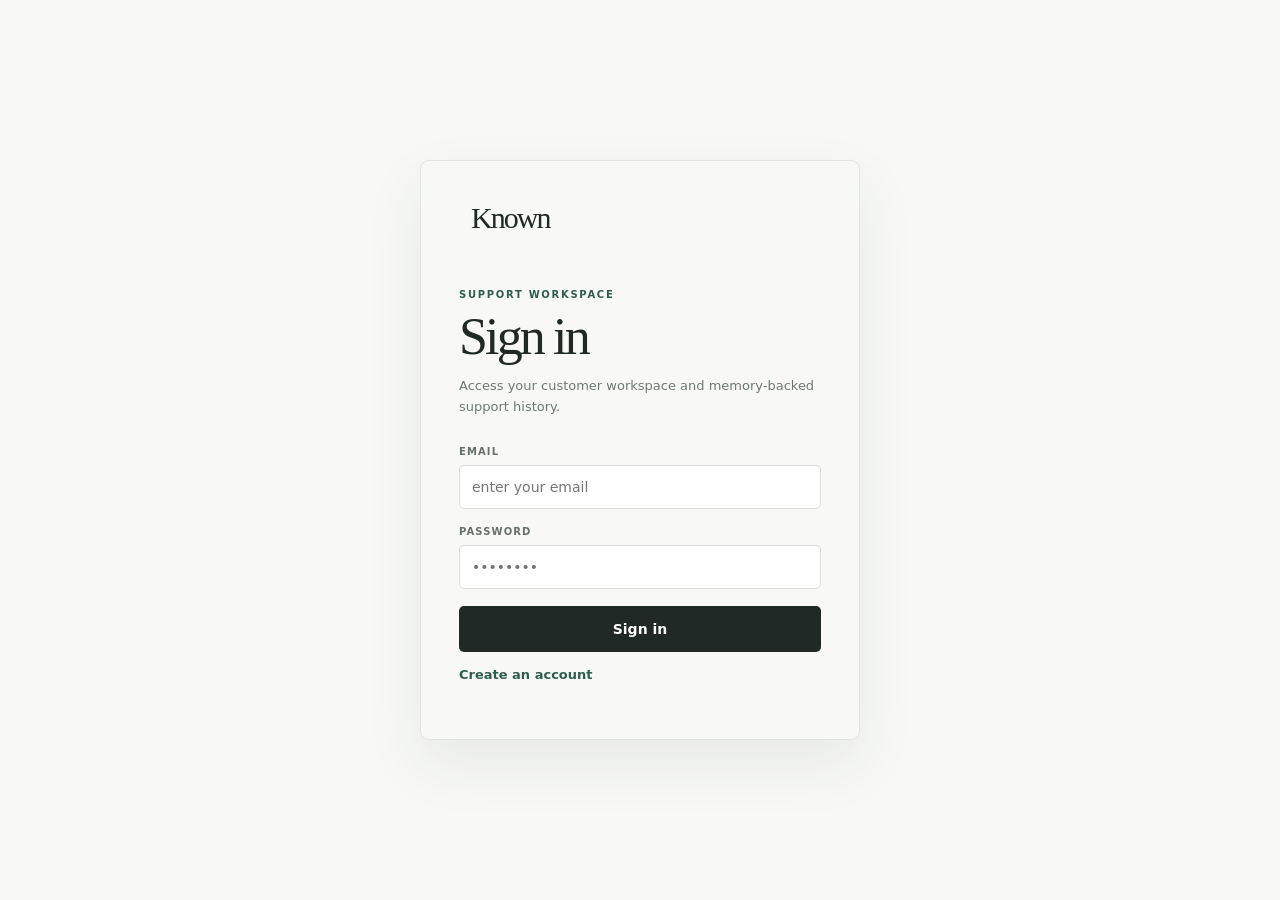
==== commit 7387b8c7: "Improve customer CSV import UX" ====
--- a/frontend/index.html
+++ b/frontend/index.html
@@ -1,6 +1,6 @@
-<!doctype html><html lang="en"><head><meta charset="UTF-8"/><meta name="viewport" content="width=device-width, initial-scale=1.0"/><title>Known — Customer Workspace</title><link rel="stylesheet" href="./styles.css"/></head><body><div id="app" class="app-shell"><aside class="sidebar"><div class="brand">Known</div><nav class="primary-nav"><button class="nav-item active" data-view="overview" type="button">▦ Overview</button><button class="nav-item" data-view="customers" type="button">♙ Customers</button><button class="nav-item" data-view="inbox" type="button">▢ Inbox</button><button class="nav-item" data-view="settings" type="button">⚙ Settings</button></nav><div class="sidebar-divider"></div><div class="sidebar-foot"><button id="profile-button" class="profile" type="button" aria-expanded="false"><span id="profile-avatar" class="profile-avatar">K</span><span class="profile-copy"><strong id="profile-name">Account</strong><small id="profile-email">—</small></span><span>⌄</span></button><div id="profile-menu" class="profile-menu" hidden><button id="logout-button" type="button">Sign out</button></div></div></aside><main class="main"><header class="topbar"><div class="breadcrumbs"><span>Workspace</span><b>/</b><strong id="view-title">Overview</strong></div><div class="topbar-actions"><span id="connection" class="connection"><i></i>Connected</span></div></header>
+<!doctype html><html lang="en"><head><meta charset="UTF-8"/><meta name="viewport" content="width=device-width, initial-scale=1.0"/><title>Known — Customer Workspace</title><link rel="stylesheet" href="./styles.css"/><style>.csv-import-zone{display:flex;flex-direction:column;gap:10px}.csv-file-input{display:block;width:100%}.csv-actions{display:flex;align-items:center;gap:12px;flex-wrap:wrap}.csv-file-state{font-size:13px;color:#6b7280}.csv-import-modal{position:fixed;inset:0;z-index:1000;display:grid;place-items:center;background:rgba(15,23,42,.45);padding:20px}.csv-import-modal[hidden]{display:none}.csv-import-dialog{width:min(460px,100%);background:#fff;border:1px solid #e5e7eb;border-radius:18px;padding:28px;box-shadow:0 24px 80px rgba(15,23,42,.2)}.csv-import-dialog h2{margin:0 0 8px}.csv-import-dialog p{margin:0;color:#64748b;line-height:1.5}.csv-progress{height:8px;background:#e5e7eb;border-radius:99px;overflow:hidden;margin:22px 0 10px}.csv-progress-bar{height:100%;width:0;background:currentColor;border-radius:inherit;transition:width .35s ease}.csv-progress-label{font-size:13px;color:#64748b}.csv-complete{display:flex;flex-direction:column;gap:14px;margin-top:20px}</style></head><body><div id="app" class="app-shell"><aside class="sidebar"><div class="brand">Known</div><nav class="primary-nav"><button class="nav-item active" data-view="overview" type="button">▦ Overview</button><button class="nav-item" data-view="customers" type="button">♙ Customers</button><button class="nav-item" data-view="inbox" type="button">▢ Inbox</button><button class="nav-item" data-view="settings" type="button">⚙ Settings</button></nav><div class="sidebar-divider"></div><div class="sidebar-foot"><button id="profile-button" class="profile" type="button" aria-expanded="false"><span id="profile-avatar" class="profile-avatar">K</span><span class="profile-copy"><strong id="profile-name">Account</strong><small id="profile-email">—</small></span><span>⌄</span></button><div id="profile-menu" class="profile-menu" hidden><button id="logout-button" type="button">Sign out</button></div></div></aside><main class="main"><header class="topbar"><div class="breadcrumbs"><span>Workspace</span><b>/</b><strong id="view-title">Overview</strong></div><div class="topbar-actions"><span id="connection" class="connection"><i></i>Connected</span></div></header>
 <section id="view-overview" class="view active-view"><div class="page-head overview-head"><div><div id="today-label" class="eyebrow">TODAY</div><h1 id="greeting">Good morning.</h1><p>A quiet view of what Known knows about your customers.</p></div></div><div class="stat-grid"><article class="stat-card"><span>Customers with memory</span><strong id="stat-customers">—</strong><small>Imported customer records</small></article><article class="stat-card"><span>Customer history</span><strong id="stat-history">—</strong><small>Available to Known</small></article><article class="stat-card"><span>Inbox</span><strong id="stat-inbox">—</strong><small id="stat-inbox-detail">Support source status</small></article><article class="stat-card"><span>Last import</span><strong id="stat-import">—</strong><small id="stat-import-detail">No import recorded</small></article></div><div class="dashboard-grid"><section class="panel activity-card"><div class="panel-head"><span>Recent activity</span><button class="text-button" data-view="customers" type="button">View customers →</button></div><div id="recent-activity" class="activity-body"></div></section><section class="panel coverage-card"><div class="panel-head"><span>Memory coverage</span><span>◫</span></div><div class="coverage-body"><div class="coverage-row"><span>♙</span><div><strong>Customer records</strong><small id="coverage-customers">Waiting for a data source</small></div><b id="coverage-customers-count">—</b></div><div class="coverage-row"><span>▢</span><div><strong>Conversation context</strong><small id="coverage-inbox">Connect your support inbox</small></div><b id="coverage-conversations">—</b></div><div class="coverage-row"><span>✣</span><div><strong>Useful memories</strong><small>Built from customer history and support</small></div><b id="coverage-memory">Ready</b></div></div></section></div><section class="panel setup-card"><div class="panel-head"><span>Customer memory setup</span><span class="setup-status">Connected workflow</span></div><div class="setup-body"><div><strong>Import history and connect your support inbox.</strong><p>CSV creates the customer foundation. Gmail brings conversations into the same memory workspace.</p></div><button class="secondary-button" data-view="settings" type="button">Open setup</button></div></section></section>
 <section id="view-customers" class="view" hidden><div class="page-head customers-head"><div><div class="eyebrow">CUSTOMER DIRECTORY</div><h1>Customers</h1><p>Customer records imported into Known.</p></div><div class="customer-count"><strong id="customer-count">0</strong><span>customers</span></div></div><div class="customer-layout"><section class="panel directory-card"><div class="directory-toolbar"><label class="search-box"><span>⌕</span><input id="customer-search" type="search" placeholder="Search customers" autocomplete="off"/></label></div><div id="customer-directory" class="directory-list"></div></section><section class="customer-detail panel"><div class="panel-head"><span>Customer workspace</span><span id="session">No session</span></div><div class="customer-detail-body"><div class="customer-summary"><span id="detail-avatar" class="detail-avatar">—</span><div><h2 id="detail-name">Select a customer</h2><p id="detail-meta">Customer information will appear here.</p></div></div><div class="detail-sections"><section><div class="section-label">Customer</div><dl><dt>Email</dt><dd id="detail-email">—</dd><dt>Customer ID</dt><dd id="detail-id">—</dd></dl></section><section><div class="section-label">Orders</div><div id="detail-orders" class="orders-list"><div class="empty-state">Select a customer to view history.</div></div></section><section><div class="section-label">Relevant memory <span id="memory-count" class="memory-count">0</span></div><div id="detail-memory" class="memory-list"><div class="empty-state">Select a customer to view memory.</div></div></section></div></div></section></div></section>
 <section id="view-inbox" class="view" hidden><div class="page-head"><div><div class="eyebrow">SUPPORT INBOX</div><h1>Inbox</h1><p>Gmail messages are resolved to Known customers and processed with their context.</p></div><button id="sync-inbox" class="secondary-button" type="button">Sync Gmail</button></div><section class="panel inbox-panel"><div id="inbox-status" class="empty-state">Loading inbox…</div><div id="inbox-list" class="directory-list"></div></section></section>
-<section id="view-settings" class="view" hidden><div class="page-head"><div><div class="eyebrow">WORKSPACE SETUP</div><h1>Settings</h1><p>Connect data sources and choose workspace notifications.</p></div></div><section class="panel settings-card"><div class="settings-row"><div><strong>Customer history CSV</strong><p>Import the customer/order CSV into your workspace.</p><input id="csv-file" type="file" accept=".csv,text/csv"/></div><button id="import-csv" class="secondary-button" type="button">Import</button></div><div class="settings-row"><div><strong>Gmail support inbox</strong><p id="gmail-status">Checking connection…</p></div><button id="connect-gmail" class="secondary-button" type="button">Connect Gmail</button></div><div class="settings-row"><div><strong>Import finished</strong><p>Notify me when a customer import has completed.</p></div><label class="switch"><input id="notify-import" type="checkbox" checked/><span></span></label></div><div class="settings-row"><div><strong>New conversations</strong><p>Notify me when a new support email arrives.</p></div><label class="switch"><input id="notify-conversations" type="checkbox" checked/><span></span></label></div><div id="setup-result" class="empty-state" hidden></div></section></section>
-<section id="view-conversation" class="view" hidden><div class="page-head"><div><div class="eyebrow">CUSTOMER WORKSPACE</div><h1 id="conversation-title">Customer</h1><p id="conversation-meta">Select a customer to begin.</p></div><button id="new-session" class="secondary-button" type="button">New conversation</button></div><div class="conversation-layout"><section class="panel conversation-card"><div class="panel-head"><span>Conversation</span><span id="conversation-session">No session</span></div><div id="messages" class="messages"><div class="empty-state">No conversation loaded.</div></div><form id="composer"><input id="message" autocomplete="off" placeholder="Reply to customer…" disabled/><button disabled>Send</button></form></section></div></section></main></div><script type="module" src="./app.js"></script><script type="module" src="./integrations.js"></script><script type="module" src="./settings.js"></script></body></html>+<section id="view-settings" class="view" hidden><div class="page-head"><div><div class="eyebrow">WORKSPACE SETUP</div><h1>Settings</h1><p>Connect data sources and choose workspace notifications.</p></div></div><section class="panel settings-card"><div class="settings-row"><div class="csv-import-zone"><strong>Customer history CSV</strong><p>Import the customer/order CSV into your workspace.</p><input id="csv-file" class="csv-file-input" type="file" accept=".csv,text/csv"/><div class="csv-file-state" id="csv-file-state">Choose a CSV file to continue.</div><div class="csv-actions"><button id="import-csv" class="secondary-button" type="button" disabled>Add to Customers</button></div></div></div><div class="settings-row"><div><strong>Gmail support inbox</strong><p id="gmail-status">Checking connection…</p></div><button id="connect-gmail" class="secondary-button" type="button">Connect Gmail</button></div><div class="settings-row"><div><strong>Import finished</strong><p>Notify me when a customer import has completed.</p></div><label class="switch"><input id="notify-import" type="checkbox" checked/><span></span></label></div><div class="settings-row"><div><strong>New conversations</strong><p>Notify me when a new support email arrives.</p></div><label class="switch"><input id="notify-conversations" type="checkbox" checked/><span></span></label></div><div id="setup-result" class="empty-state" hidden></div></section></section>
+<section id="view-conversation" class="view" hidden><div class="page-head"><div><div class="eyebrow">CUSTOMER WORKSPACE</div><h1 id="conversation-title">Customer</h1><p id="conversation-meta">Select a customer to begin.</p></div><button id="new-session" class="secondary-button" type="button">New conversation</button></div><div class="conversation-layout"><section class="panel conversation-card"><div class="panel-head"><span>Conversation</span><span id="conversation-session">No session</span></div><div id="messages" class="messages"><div class="empty-state">No conversation loaded.</div></div><form id="composer"><input id="message" autocomplete="off" placeholder="Reply to customer…" disabled/><button disabled>Send</button></form></section></div></section></main></div><div id="csv-import-modal" class="csv-import-modal" hidden role="dialog" aria-modal="true" aria-labelledby="csv-import-title"><div class="csv-import-dialog"><h2 id="csv-import-title">Adding customers</h2><p id="csv-import-message">Known is adding the records to your customer workspace.</p><div class="csv-progress"><div id="csv-progress-bar" class="csv-progress-bar"></div></div><div id="csv-progress-label" class="csv-progress-label">Preparing import…</div><div id="csv-complete" class="csv-complete" hidden><button id="go-to-customers" class="secondary-button" type="button">Go to Customers</button></div></div></div><script type="module" src="./app.js"></script><script type="module" src="./integrations.js"></script><script type="module" src="./settings.js"></script></body></html>
--- a/frontend/styles.css
+++ b/frontend/styles.css
@@ -1 +1,2 @@
-*{box-sizing:border-box}body{margin:0;background:#f6f7f9;color:#202a35;font:14px Inter,ui-sans-serif,system-ui,-apple-system,BlinkMacSystemFont,"Segoe UI",sans-serif}.app-shell{min-height:100vh}button,input{font:inherit}.sidebar{position:fixed;inset:0 auto 0 0;width:230px;border-right:1px solid #e1e5e9;background:#18232d;padding:22px 14px;display:flex;flex-direction:column;color:#dfe6ec}.brand{font-size:22px;font-weight:700;padding:0 12px 28px;letter-spacing:-.04em;color:#f4f6f8}.primary-nav{display:flex;flex-direction:column;gap:4px}.nav-item{width:100%;display:flex;align-items:center;gap:11px;text-align:left;background:transparent;color:#aeb9c4;border:1px solid transparent;border-radius:8px;padding:10px 11px;cursor:pointer;font-size:12px}.nav-item:hover,.nav-item.active{background:#263440;color:#fff;border-color:#31414e}.nav-icon{width:18px;text-align:center;font-size:14px;color:#aeb9c4}.nav-item.active .nav-icon{color:#e4b66b}.sidebar-divider{height:1px;background:#2b3741;margin:20px 6px}.sidebar-foot{margin-top:auto;position:relative}.profile{width:100%;display:flex;align-items:center;gap:9px;background:transparent;border:1px solid transparent;border-radius:9px;color:#cbd4dc;padding:9px;cursor:pointer;text-align:left}.profile:hover,.profile[aria-expanded="true"]{background:#222e38;border-color:#31414e}.profile-avatar,.detail-avatar{display:grid;place-items:center;width:31px;height:31px;border-radius:8px;background:#e7b869;color:#26313a;font-weight:700}.profile-copy{min-width:0;flex:1}.profile-copy strong,.profile-copy small{display:block;overflow:hidden;text-overflow:ellipsis;white-space:nowrap}.profile-copy strong{font-size:11px;color:#e7edf2}.profile-copy small{font-size:9px;color:#84919d;margin-top:2px}.profile-chevron{color:#7f8b96}.profile-menu{position:absolute;bottom:52px;left:0;right:0;background:#202b35;border:1px solid #34434f;border-radius:9px;padding:5px;box-shadow:0 12px 30px #07101655}.profile-menu button{width:100%;border:0;background:transparent;color:#dbe2e8;text-align:left;border-radius:6px;padding:9px;cursor:pointer;font-size:11px}.profile-menu button:hover{background:#2b3945}.main{margin-left:230px;padding:0 34px 45px;min-height:100vh}.topbar{height:70px;border-bottom:1px solid #e1e5e9;display:flex;align-items:center;justify-content:space-between;max-width:1400px;margin:0 auto 30px}.breadcrumbs{display:flex;align-items:center;gap:8px;font-size:12px;color:#7c8894}.breadcrumbs b{font-weight:400;color:#b1b8bf}.breadcrumbs strong{color:#26323d}.connection{font-size:10px;color:#5d8a72;border:1px solid #cddfd5;border-radius:99px;padding:6px 9px;background:#f4faf6}.connection i{display:inline-block;width:6px;height:6px;border-radius:50%;background:#6ca384;margin-right:6px}.view{max-width:1400px;margin:0 auto}.view[hidden]{display:none}.page-head{display:flex;align-items:flex-end;justify-content:space-between;margin-bottom:26px}.overview-head{align-items:flex-start}.eyebrow{font-size:10px;letter-spacing:.14em;color:#d57f62;font-weight:700}.page-head h1{margin:7px 0 3px;font-size:30px;letter-spacing:-.045em;color:#202a35}.page-head p{margin:0;color:#7b8792;font-size:13px}.stat-grid{display:grid;grid-template-columns:repeat(4,minmax(0,1fr));gap:13px;margin-bottom:18px}.stat-card,.panel{background:#fff;border:1px solid #dfe3e7;border-radius:11px;box-shadow:0 2px 7px #1e2c3810}.stat-card{padding:18px 19px;min-height:126px}.stat-card span{display:block;color:#6f7d8a;font-size:11px;font-weight:650}.stat-card strong{display:block;margin:20px 0 5px;font-size:24px;letter-spacing:-.04em;color:#25313d}.stat-card small{color:#8a96a0;font-size:10px}.dashboard-grid{display:grid;grid-template-columns:minmax(0,1.7fr) minmax(290px,.85fr);gap:15px;margin-bottom:18px}.panel{overflow:hidden}.panel-head{min-height:48px;padding:0 17px;border-bottom:1px solid #e4e7ea;display:flex;align-items:center;justify-content:space-between;font-size:11px;font-weight:700;color:#303d48}.panel-head>span:last-child{color:#8b969f;font-weight:500;font-size:10px}.text-button{border:0;background:none;color:#6a7783;font-size:10px;font-weight:650;cursor:pointer}.text-button:hover{color:#2b5b75}.activity-body{min-height:250px;padding:26px}.activity-event{display:flex;gap:13px;align-items:flex-start}.activity-dot{width:31px;height:31px;border-radius:9px;background:#f6eee3;color:#d77f60;display:grid;place-items:center;flex:none}.activity-event strong{display:block;font-size:12px;color:#2a3540;margin-bottom:5px}.activity-event p{margin:0;color:#7c8893;font-size:11px;line-height:1.55}.activity-time{display:block;margin-top:10px;color:#a0a8af;font-size:9px}.coverage-body{padding:8px 17px}.coverage-row{display:flex;align-items:center;gap:11px;padding:15px 0;border-bottom:1px solid #e6e8ea}.coverage-row:last-child{border-bottom:0}.coverage-icon{width:29px;height:29px;border-radius:8px;background:#f5eee4;color:#d27e61;display:grid;place-items:center;flex:none}.coverage-row div{min-width:0;flex:1}.coverage-row strong,.coverage-row small{display:block}.coverage-row strong{font-size:11px;color:#34414c}.coverage-row small{font-size:9px;color:#89949d;margin-top:3px}.coverage-row>b{font-size:10px;color:#89949d;font-weight:600}.setup-card{margin-bottom:20px}.setup-body{padding:20px 22px;display:flex;align-items:center;justify-content:space-between;gap:20px}.setup-body strong{font-size:12px;color:#303c47}.setup-body p{margin:5px 0 0;color:#7f8a94;font-size:11px;line-height:1.5;max-width:700px}.setup-status{border:1px solid #e0e4e7;border-radius:99px;padding:5px 8px;color:#87929c!important}.secondary-button{border:1px solid #d8dee3;background:#fff;border-radius:8px;padding:9px 13px;color:#33414c;font-size:11px;font-weight:650;cursor:pointer;white-space:nowrap}.secondary-button:hover{background:#f6f8f9;border-color:#c5cdd4}.customer-count{display:flex;align-items:baseline;gap:6px;color:#89949e}.customer-count strong{font-size:20px;color:#2c3945}.customer-count span{font-size:10px}.customer-layout{display:grid;grid-template-columns:minmax(280px,.85fr) minmax(0,1.55fr);gap:15px}.directory-card{min-height:590px}.directory-toolbar{padding:12px;border-bottom:1px solid #e4e7ea}.search-box{height:36px;border:1px solid #dce1e5;background:#fbfcfc;border-radius:7px;display:flex;align-items:center;padding:0 10px;gap:7px;color:#8b969f}.search-box input{border:0;outline:0;background:transparent;min-width:0;flex:1;color:#34414d;font-size:11px}.search-box input::placeholder{color:#a0a9b0}.directory-list{max-height:520px;overflow:auto}.directory-row{width:100%;display:flex;align-items:center;gap:10px;text-align:left;background:#fff;border:0;border-bottom:1px solid #edf0f2;padding:12px 14px;cursor:pointer}.directory-row:hover,.directory-row.active{background:#f6f8f8}.directory-row.active{box-shadow:inset 3px 0 #e2aa62}.directory-avatar{width:31px;height:31px;border-radius:8px;background:#eef1f2;display:grid;place-items:center;color:#66737d;font-weight:700;font-size:11px;flex:none}.directory-info{min-width:0}.directory-info strong,.directory-info small{display:block;overflow:hidden;text-overflow:ellipsis;white-space:nowrap}.directory-info strong{font-size:11px;color:#35424d}.directory-info small{font-size:9px;color:#89949d;margin-top:3px}.customer-detail{min-height:590px}.customer-detail-body{padding:21px}.customer-summary{display:flex;align-items:center;gap:12px;padding-bottom:20px;border-bottom:1px solid #e4e7ea}.detail-avatar{width:42px;height:42px;border-radius:10px}.customer-summary h2{margin:0;font-size:17px;letter-spacing:-.02em}.customer-summary p{margin:4px 0 0;color:#84909a;font-size:10px}.detail-sections{display:grid;grid-template-columns:1fr 1fr;gap:18px;padding-top:20px}.detail-sections section:last-child{grid-column:1/-1}.section-label{font-size:9px;text-transform:uppercase;letter-spacing:.11em;font-weight:700;color:#7d8993;margin-bottom:12px}.section-label .memory-count{float:right}.detail-sections dl{margin:0}.detail-sections dt{color:#98a1a9;font-size:8px;text-transform:uppercase;letter-spacing:.08em;margin-top:11px}.detail-sections dd{margin:3px 0 0;font-size:11px;color:#3f4b56}.orders-list,.memory-list{max-height:190px;overflow:auto}.order{display:grid;grid-template-columns:1fr auto;gap:4px;padding:9px 0;border-bottom:1px solid #edf0f2}.order:last-child{border-bottom:0}.order b{font-size:10px;color:#43505a}.order small{grid-column:1/-1;color:#89949d;font-size:9px}.status{font-size:8px;padding:3px 6px;border-radius:99px}.delayed{color:#9b6b27;background:#fbf0df}.delivered{color:#4e8768;background:#e9f4ed}.memory-item{padding:9px 0;border-bottom:1px solid #edf0f2}.memory-item:last-child{border-bottom:0}.memory-item label{display:block;font-size:8px;color:#75949f;letter-spacing:.1em}.memory-item p{margin:4px 0 0;color:#6e7b86;font-size:10px;line-height:1.5}.empty-state{padding:40px 15px;text-align:center;color:#98a2aa;font-size:10px}.empty-page{min-height:380px;display:flex;flex-direction:column;align-items:center;justify-content:center;text-align:center;padding:30px}.empty-icon{width:43px;height:43px;border-radius:12px;background:#f4eee5;color:#d58363;display:grid;place-items:center;margin-bottom:14px}.empty-page h2{margin:0;font-size:16px}.empty-page p{max-width:420px;color:#86919a;font-size:11px;line-height:1.6;margin:7px 0 14px}.coming-label{font-size:9px;color:#9a8a78;border:1px solid #e4ddd4;background:#fbf8f3;border-radius:99px;padding:6px 9px}.settings-card{max-width:850px}.settings-row{display:flex;align-items:center;justify-content:space-between;gap:20px;padding:20px;border-bottom:1px solid #e6e9eb}.settings-row:last-child{border-bottom:0}.settings-row strong{font-size:12px}.settings-row p{margin:5px 0 0;color:#86919a;font-size:10px}.switch input{display:none}.switch span{display:block;width:38px;height:22px;border-radius:99px;background:#cfd5da;padding:3px;cursor:pointer;transition:.15s}.switch span:after{content:"";display:block;width:16px;height:16px;border-radius:50%;background:#fff;box-shadow:0 1px 2px #0002;transition:.15s}.switch input:checked+span{background:#547a6a}.switch input:checked+span:after{transform:translateX(16px)}.conversation-layout{max-width:950px}.conversation-card{min-height:620px;display:flex;flex-direction:column}.messages{flex:1}.msg{padding:18px 21px;border-bottom:1px solid #edf0f2}.msg small{font-size:8px;letter-spacing:.1em;color:#84909a}.msg p{margin:7px 0 0;line-height:1.6;color:#44515c;font-size:11px}.agent-msg{background:#fbfcfc}form{display:flex;gap:8px;padding:12px;border-top:1px solid #e4e7ea}form input{flex:1;min-width:0;background:#fff;border:1px solid #d7dde2;border-radius:7px;color:#34414d;padding:10px 11px;outline:none;font-size:11px}form input:focus{border-color:#9aabb6}form button{background:#25343e;color:#fff;border:0;border-radius:7px;padding:0 16px;font-weight:650;cursor:pointer}.panel-mark{font-size:14px}.memory-count{background:#eef1f2;border-radius:99px;padding:3px 6px;color:#75818b!important;font-size:8px}.auth-control{border:1px solid #d8dee3;background:#fff;border-radius:8px;padding:8px 11px;color:#34414d;font-size:10px;cursor:pointer}@media(max-width:1050px){.stat-grid{grid-template-columns:repeat(2,1fr)}.dashboard-grid{grid-template-columns:1fr}.customer-layout{grid-template-columns:1fr}.directory-card{min-height:0}.directory-list{max-height:300px}}@media(max-width:700px){.sidebar{position:static;width:100%;height:auto;border-right:0;border-bottom:1px solid #2b3741;padding:14px}.brand{padding-bottom:15px}.primary-nav{display:grid;grid-template-columns:repeat(4,1fr)}.nav-item{justify-content:center}.nav-item .nav-icon{display:none}.sidebar-divider,.sidebar-foot{display:none}.main{margin-left:0;padding:0 14px 30px}.topbar{height:58px;margin-bottom:22px}.stat-grid{grid-template-columns:1fr}.page-head{align-items:flex-start}.setup-body{align-items:flex-start;flex-direction:column}.detail-sections{grid-template-columns:1fr}.detail-sections section:last-child{grid-column:auto}}+*{box-sizing:border-box}body{margin:0;background:#f6f7f9;color:#202a35;font:14px Inter,ui-sans-serif,system-ui,-apple-system,BlinkMacSystemFont,"Segoe UI",sans-serif}.app-shell{min-height:100vh}.auth-page{min-height:100vh}button,input{font:inherit}.sidebar{position:fixed;inset:0 auto 0 0;width:230px;border-right:1px solid #e1e5e9;background:#18232d;padding:22px 14px;display:flex;flex-direction:column;color:#dfe6ec}.brand{font-size:22px;font-weight:700;padding:0 12px 28px;letter-spacing:-.04em;color:#f4f6f8}.primary-nav{display:flex;flex-direction:column;gap:4px}.nav-item{width:100%;display:flex;align-items:center;gap:11px;text-align:left;background:transparent;color:#aeb9c4;border:1px solid transparent;border-radius:8px;padding:10px 11px;cursor:pointer;font-size:12px}.nav-item:hover,.nav-item.active{background:#263440;color:#fff;border-color:#31414e}.nav-icon{width:18px;text-align:center;font-size:14px;color:#aeb9c4}.nav-item.active .nav-icon{color:#e4b66b}.sidebar-divider{height:1px;background:#2b3741;margin:20px 6px}.sidebar-foot{margin-top:auto;position:relative}.profile{width:100%;display:flex;align-items:center;gap:9px;background:transparent;border:1px solid transparent;border-radius:9px;color:#cbd4dc;padding:9px;cursor:pointer;text-align:left}.profile:hover,.profile[aria-expanded="true"]{background:#222e38;border-color:#31414e}.profile-avatar,.detail-avatar{display:grid;place-items:center;width:31px;height:31px;border-radius:8px;background:#e7b869;color:#26313a;font-weight:700}.profile-copy{min-width:0;flex:1}.profile-copy strong,.profile-copy small{display:block;overflow:hidden;text-overflow:ellipsis;white-space:nowrap}.profile-copy strong{font-size:11px;color:#e7edf2}.profile-copy small{font-size:9px;color:#84919d;margin-top:2px}.profile-chevron{color:#7f8b96}.profile-menu{position:absolute;bottom:52px;left:0;right:0;background:#202b35;border:1px solid #34434f;border-radius:9px;padding:5px;box-shadow:0 12px 30px #07101655}.profile-menu button{width:100%;border:0;background:transparent;color:#dbe2e8;text-align:left;border-radius:6px;padding:9px;cursor:pointer;font-size:11px}.profile-menu button:hover{background:#2b3945}.main{margin-left:230px;padding:0 34px 45px;min-height:100vh}.topbar{height:70px;border-bottom:1px solid #e1e5e9;display:flex;align-items:center;justify-content:space-between;max-width:1400px;margin:0 auto 30px}.breadcrumbs{display:flex;align-items:center;gap:8px;font-size:12px;color:#7c8894}.breadcrumbs b{font-weight:400;color:#b1b8bf}.breadcrumbs strong{color:#26323d}.connection{font-size:10px;color:#5d8a72;border:1px solid #cddfd5;border-radius:99px;padding:6px 9px;background:#f4faf6}.connection i{display:inline-block;width:6px;height:6px;border-radius:50%;background:#6ca384;margin-right:6px}.view{max-width:1400px;margin:0 auto}.view[hidden]{display:none}.page-head{display:flex;align-items:flex-end;justify-content:space-between;margin-bottom:26px}.overview-head{align-items:flex-start}.eyebrow{font-size:10px;letter-spacing:.14em;color:#d57f62;font-weight:700}.page-head h1{margin:7px 0 3px;font-size:30px;letter-spacing:-.045em;color:#202a35}.page-head p{margin:0;color:#7b8792;font-size:13px}.stat-grid{display:grid;grid-template-columns:repeat(4,minmax(0,1fr));gap:13px;margin-bottom:18px}.stat-card,.panel{background:#fff;border:1px solid #dfe3e7;border-radius:11px;box-shadow:0 2px 7px #1e2c3810}.stat-card{padding:18px 19px;min-height:126px}.stat-card span{display:block;color:#6f7d8a;font-size:11px;font-weight:650}.stat-card strong{display:block;margin:20px 0 5px;font-size:24px;letter-spacing:-.04em;color:#25313d}.stat-card small{color:#8a96a0;font-size:10px}.dashboard-grid{display:grid;grid-template-columns:minmax(0,1.7fr) minmax(290px,.85fr);gap:15px;margin-bottom:18px}.panel{overflow:hidden}.panel-head{min-height:48px;padding:0 17px;border-bottom:1px solid #e4e7ea;display:flex;align-items:center;justify-content:space-between;font-size:11px;font-weight:700;color:#303d48}.panel-head>span:last-child{color:#8b969f;font-weight:500;font-size:10px}.text-button{border:0;background:none;color:#6a7783;font-size:10px;font-weight:650;cursor:pointer}.text-button:hover{color:#2b5b75}.activity-body{min-height:250px;padding:26px}.activity-event{display:flex;gap:13px;align-items:flex-start}.activity-dot{width:31px;height:31px;border-radius:9px;background:#f6eee3;color:#d77f60;display:grid;place-items:center;flex:none}.activity-event strong{display:block;font-size:12px;color:#2a3540;margin-bottom:5px}.activity-event p{margin:0;color:#7c8893;font-size:11px;line-height:1.55}.activity-time{display:block;margin-top:10px;color:#a0a8af;font-size:9px}.coverage-body{padding:8px 17px}.coverage-row{display:flex;align-items:center;gap:11px;padding:15px 0;border-bottom:1px solid #e6e8ea}.coverage-row:last-child{border-bottom:0}.coverage-icon{width:29px;height:29px;border-radius:8px;background:#f5eee4;color:#d27e61;display:grid;place-items:center;flex:none}.coverage-row div{min-width:0;flex:1}.coverage-row strong,.coverage-row small{display:block}.coverage-row strong{font-size:11px;color:#34414c}.coverage-row small{font-size:9px;color:#89949d;margin-top:3px}.coverage-row>b{font-size:10px;color:#89949d;font-weight:600}.setup-card{margin-bottom:20px}.setup-body{padding:20px 22px;display:flex;align-items:center;justify-content:space-between;gap:20px}.setup-body strong{font-size:12px;color:#303c47}.setup-body p{margin:5px 0 0;color:#7f8a94;font-size:11px;line-height:1.5;max-width:700px}.setup-status{border:1px solid #e0e4e7;border-radius:99px;padding:5px 8px;color:#87929c!important}.secondary-button{border:1px solid #d8dee3;background:#fff;border-radius:8px;padding:9px 13px;color:#33414c;font-size:11px;font-weight:650;cursor:pointer;white-space:nowrap}.secondary-button:hover{background:#f6f8f9;border-color:#c5cdd4}.customer-count{display:flex;align-items:baseline;gap:6px;color:#89949e}.customer-count strong{font-size:20px;color:#2c3945}.customer-count span{font-size:10px}.customer-layout{display:grid;grid-template-columns:minmax(280px,.85fr) minmax(0,1.55fr);gap:15px}.directory-card{min-height:590px}.directory-toolbar{padding:12px;border-bottom:1px solid #e4e7ea}.search-box{height:36px;border:1px solid #dce1e5;background:#fbfcfc;border-radius:7px;display:flex;align-items:center;padding:0 10px;gap:7px;color:#8b969f}.search-box input{border:0;outline:0;background:transparent;min-width:0;flex:1;color:#34414d;font-size:11px}.search-box input::placeholder{color:#a0a9b0}.directory-list{max-height:520px;overflow:auto}.directory-row{width:100%;display:flex;align-items:center;gap:10px;text-align:left;background:#fff;border:0;border-bottom:1px solid #edf0f2;padding:12px 14px;cursor:pointer}.directory-row:hover,.directory-row.active{background:#f6f8f8}.directory-row.active{box-shadow:inset 3px 0 #e2aa62}.directory-avatar{width:31px;height:31px;border-radius:8px;background:#eef1f2;display:grid;place-items:center;color:#66737d;font-weight:700;font-size:11px;flex:none}.directory-info{min-width:0}.directory-info strong,.directory-info small{display:block;overflow:hidden;text-overflow:ellipsis;white-space:nowrap}.directory-info strong{font-size:11px;color:#35424d}.directory-info small{font-size:9px;color:#89949d;margin-top:3px}.customer-detail{min-height:590px}.customer-detail-body{padding:21px}.customer-summary{display:flex;align-items:center;gap:12px;padding-bottom:20px;border-bottom:1px solid #e4e7ea}.detail-avatar{width:42px;height:42px;border-radius:10px}.customer-summary h2{margin:0;font-size:17px;letter-spacing:-.02em}.customer-summary p{margin:4px 0 0;color:#84909a;font-size:10px}.detail-sections{display:grid;grid-template-columns:1fr 1fr;gap:18px;padding-top:20px}.detail-sections section:last-child{grid-column:1/-1}.section-label{font-size:9px;text-transform:uppercase;letter-spacing:.11em;font-weight:700;color:#7d8993;margin-bottom:12px}.section-label .memory-count{float:right}.detail-sections dl{margin:0}.detail-sections dt{color:#98a1a9;font-size:8px;text-transform:uppercase;letter-spacing:.08em;margin-top:11px}.detail-sections dd{margin:3px 0 0;font-size:11px;color:#3f4b56}.orders-list,.memory-list{max-height:190px;overflow:auto}.order{display:grid;grid-template-columns:1fr auto;gap:4px;padding:9px 0;border-bottom:1px solid #edf0f2}.order:last-child{border-bottom:0}.order b{font-size:10px;color:#43505a}.order small{grid-column:1/-1;color:#89949d;font-size:9px}.status{font-size:8px;padding:3px 6px;border-radius:99px}.delayed{color:#9b6b27;background:#fbf0df}.delivered{color:#4e8768;background:#e9f4ed}.memory-item{padding:9px 0;border-bottom:1px solid #edf0f2}.memory-item:last-child{border-bottom:0}.memory-item label{display:block;font-size:8px;color:#75949f;letter-spacing:.1em}.memory-item p{margin:4px 0 0;color:#6e7b86;font-size:10px;line-height:1.5}.empty-state{padding:40px 15px;text-align:center;color:#98a2aa;font-size:10px}.empty-page{min-height:380px;display:flex;flex-direction:column;align-items:center;justify-content:center;text-align:center;padding:30px}.empty-icon{width:43px;height:43px;border-radius:12px;background:#f4eee5;color:#d58363;display:grid;place-items:center;margin-bottom:14px}.empty-page h2{margin:0;font-size:16px}.empty-page p{max-width:420px;color:#86919a;font-size:11px;line-height:1.6;margin:7px 0 14px}.coming-label{font-size:9px;color:#9a8a78;border:1px solid #e4ddd4;background:#fbf8f3;border-radius:99px;padding:6px 9px}.settings-card{max-width:850px}.settings-row{display:flex;align-items:center;justify-content:space-between;gap:20px;padding:20px;border-bottom:1px solid #e6e9eb}.settings-row:last-child{border-bottom:0}.switch input{display:none}.switch span{display:block;width:38px;height:22px;border-radius:99px;background:#cfd5da;padding:3px;cursor:pointer;transition:.15s}.switch span:after{content:"";display:block;width:16px;height:16px;border-radius:50%;background:#fff;box-shadow:0 1px 2px #0002;transition:.15s}.switch input:checked+span{background:#547a6a}.switch input:checked+span:after{transform:translateX(16px)}.conversation-layout{max-width:950px}.conversation-card{min-height:620px;display:flex;flex-direction:column}.messages{flex:1}.msg{padding:18px 21px;border-bottom:1px solid #edf0f2}.msg small{font-size:8px;letter-spacing:.1em;color:#84909a}.msg p{margin:7px 0 0;line-height:1.6;color:#44515c;font-size:11px}.agent-msg{background:#fbfcfc}.panel-mark{font-size:14px}.memory-count{background:#eef1f2;border-radius:99px;padding:3px 6px;color:#75818b!important;font-size:8px}.auth-control{border:1px solid #d8dee3;background:#fff;border-radius:8px;padding:8px 11px;color:#34414d;font-size:10px;cursor:pointer}
+form{display:flex;gap:8px;padding:12px;border-top:1px solid #e4e7ea}form input{flex:1;min-width:0;background:#fff;border:1px solid #d7dde2;border-radius:7px;color:#34414d;padding:10px 11px;outline:none;font-size:11px}form button{background:#25343e;color:#fff;border:0;border-radius:7px;padding:0 16px;font-weight:650;cursor:pointer}.panel-mark{font-size:14px}.memory-count{background:#eef1f2;border-radius:99px;padding:3px 6px;color:#75818b!important;font-size:8px}.auth-control{border:1px solid #d8dee3;background:#fff;border-radius:8px;padding:8px 11px;color:#34414d;font-size:10px;cursor:pointer}.known-auth-page form{display:block;padding:0;border:0}.known-auth-page form label{display:block}.known-auth-page form input{display:block;flex:none}.known-auth-page form button{display:block}.known-auth-page form #error,.known-auth-page form #success{display:block}@media(max-width:1050px){.stat-grid{grid-template-columns:repeat(2,1fr)}.dashboard-grid{grid-template-columns:1fr}.customer-layout{grid-template-columns:1fr}.directory-card{min-height:0}.directory-list{max-height:300px}}@media(max-width:700px){.sidebar{position:static;width:100%;height:auto;border-right:0;border-bottom:1px solid #2b3741;padding:14px}.brand{padding-bottom:15px}.primary-nav{display:grid;grid-template-columns:repeat(4,1fr)}.nav-item{justify-content:center}.nav-item .nav-icon{display:none}.sidebar-divider,.sidebar-foot{display:none}.main{margin-left:0;padding:0 14px 30px}.topbar{height:58px;margin-bottom:22px}.stat-grid{grid-template-columns:1fr}.page-head{align-items:flex-start}.setup-body{align-items:flex-start;flex-direction:column}.detail-sections{grid-template-columns:1fr}.detail-sections section:last-child{grid-column:auto}}
